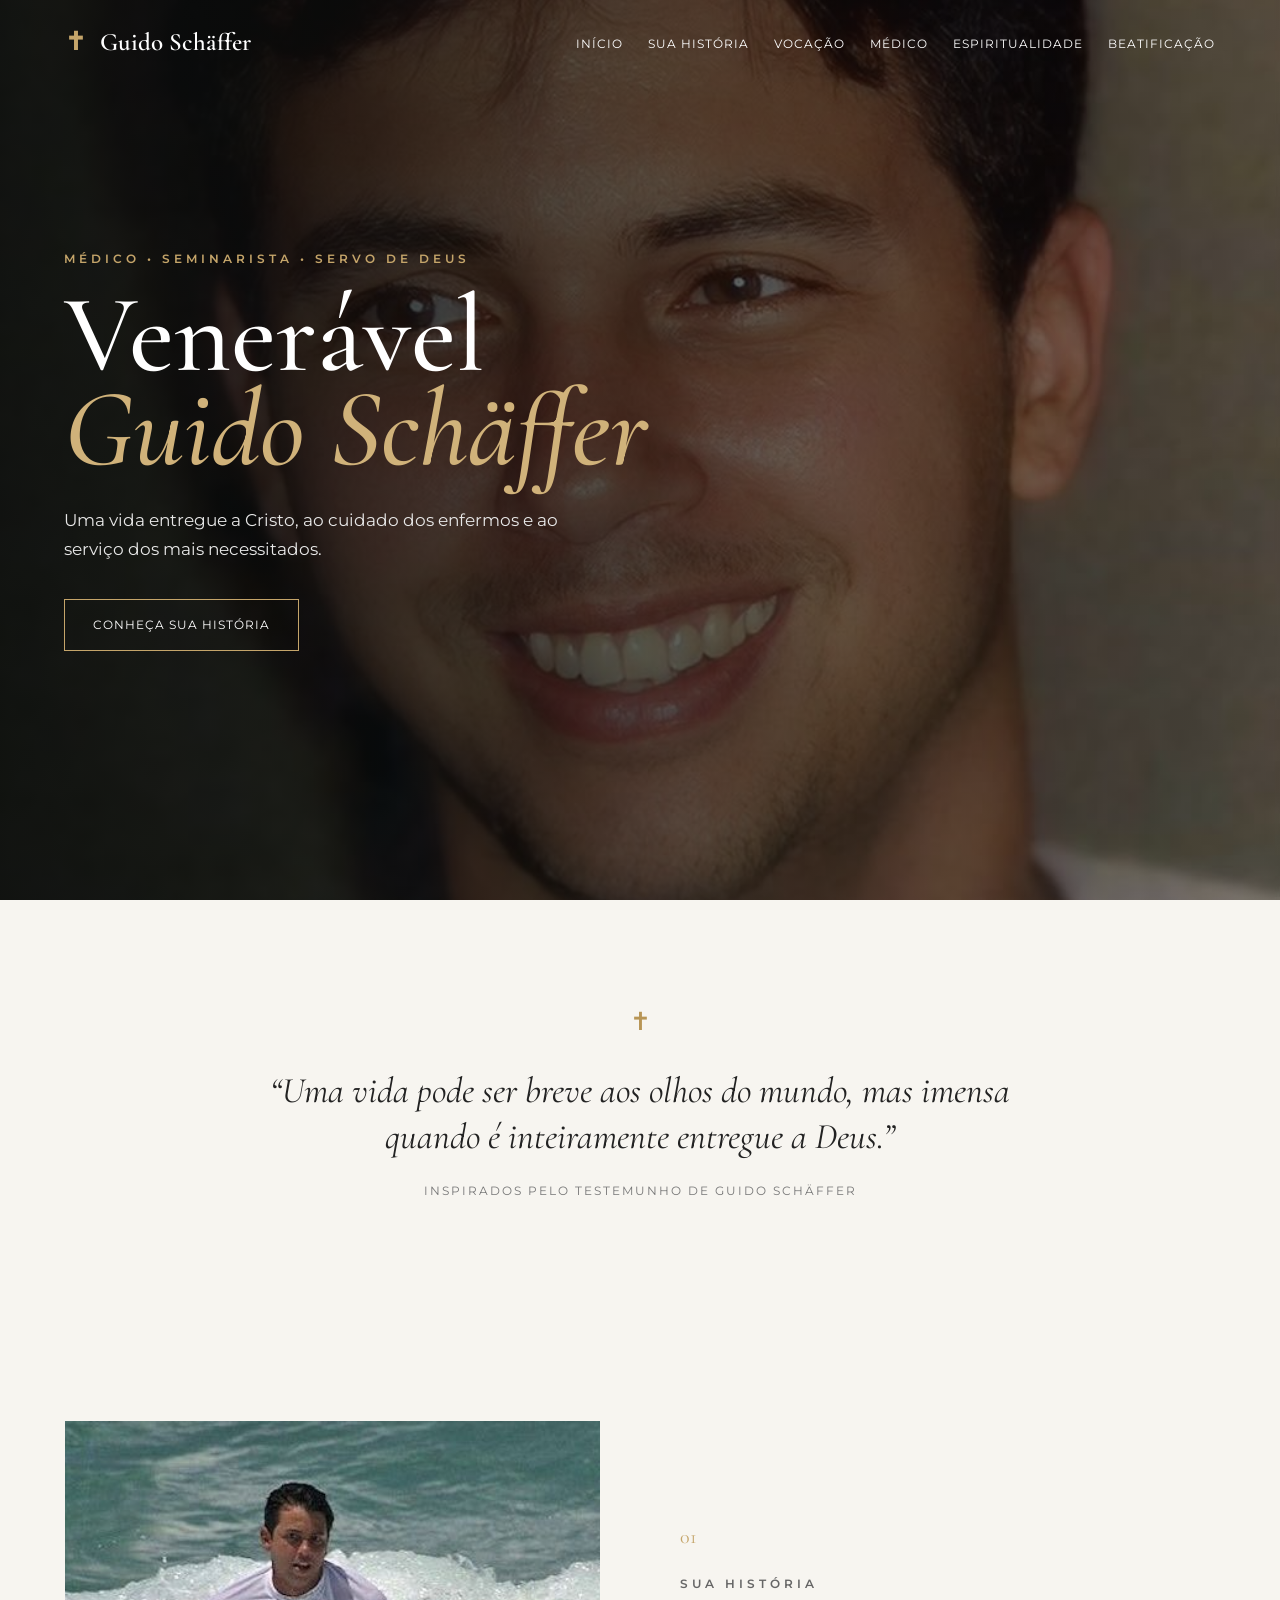
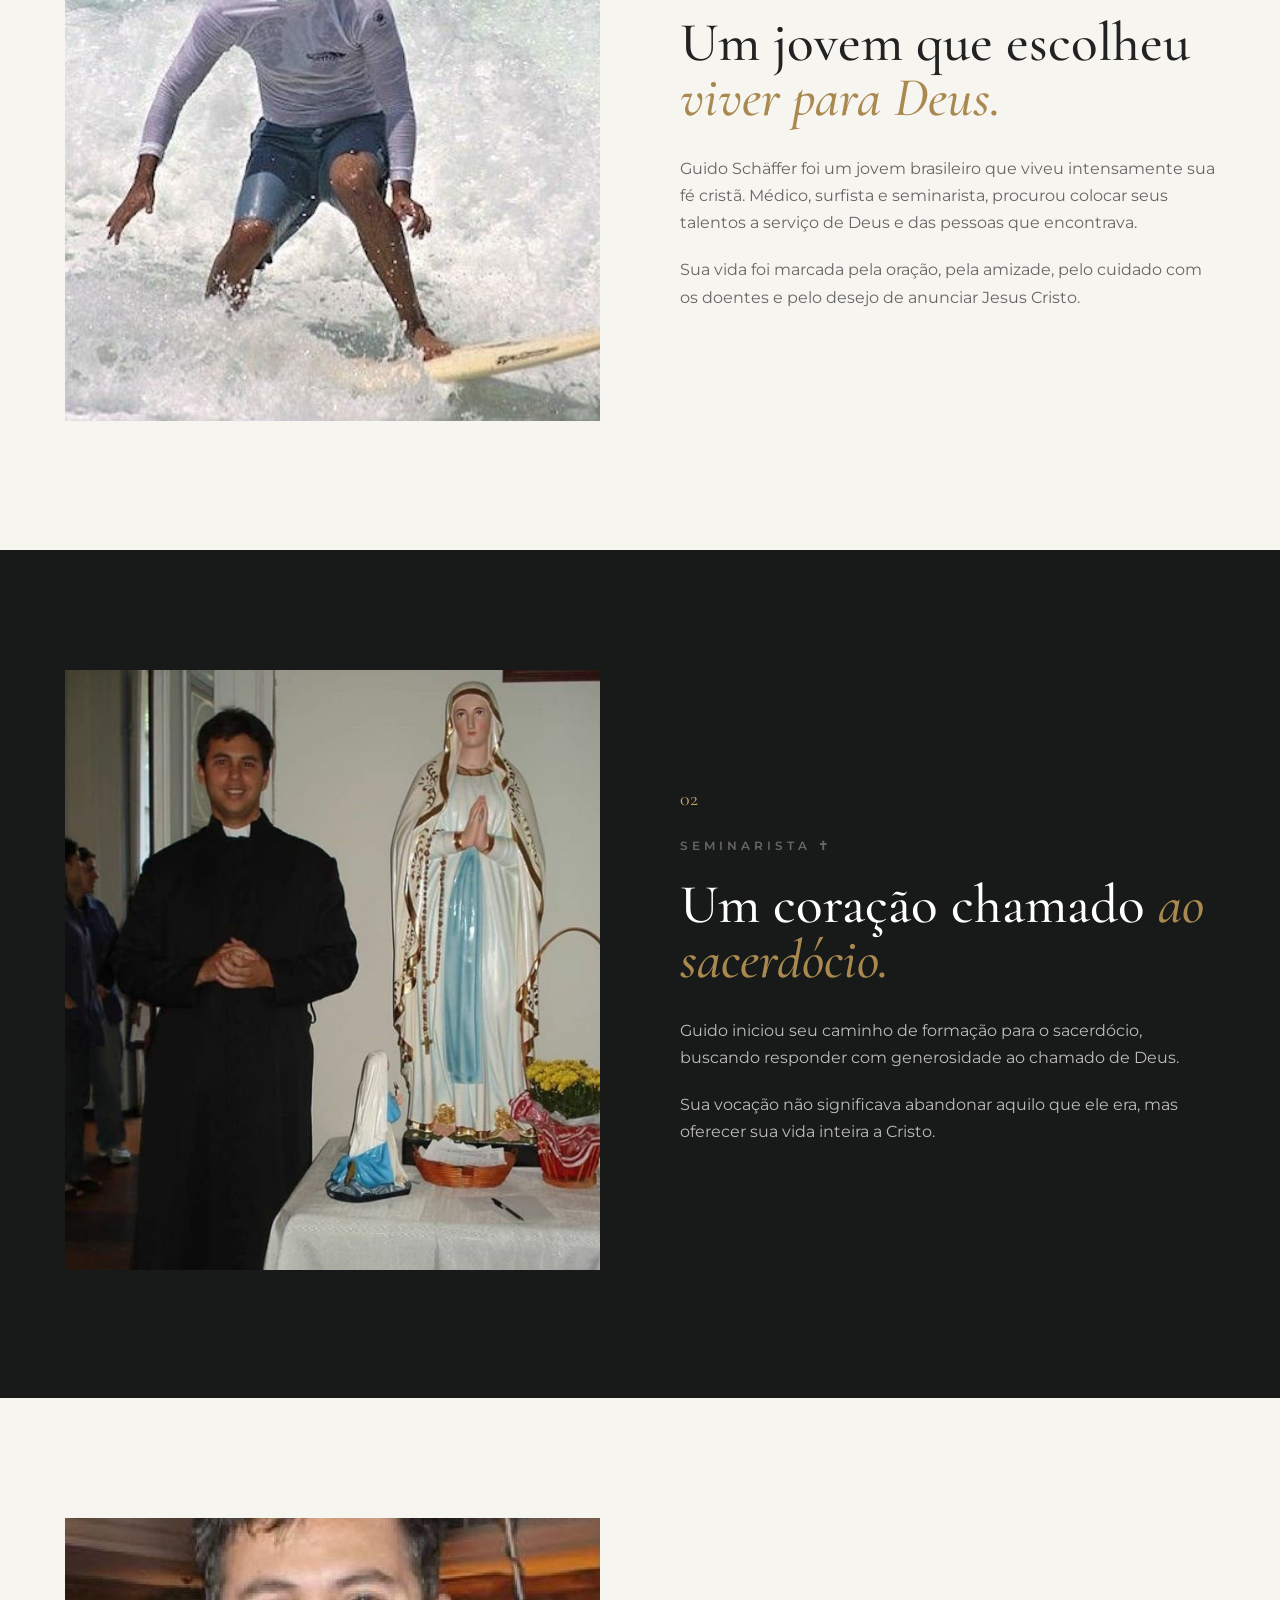
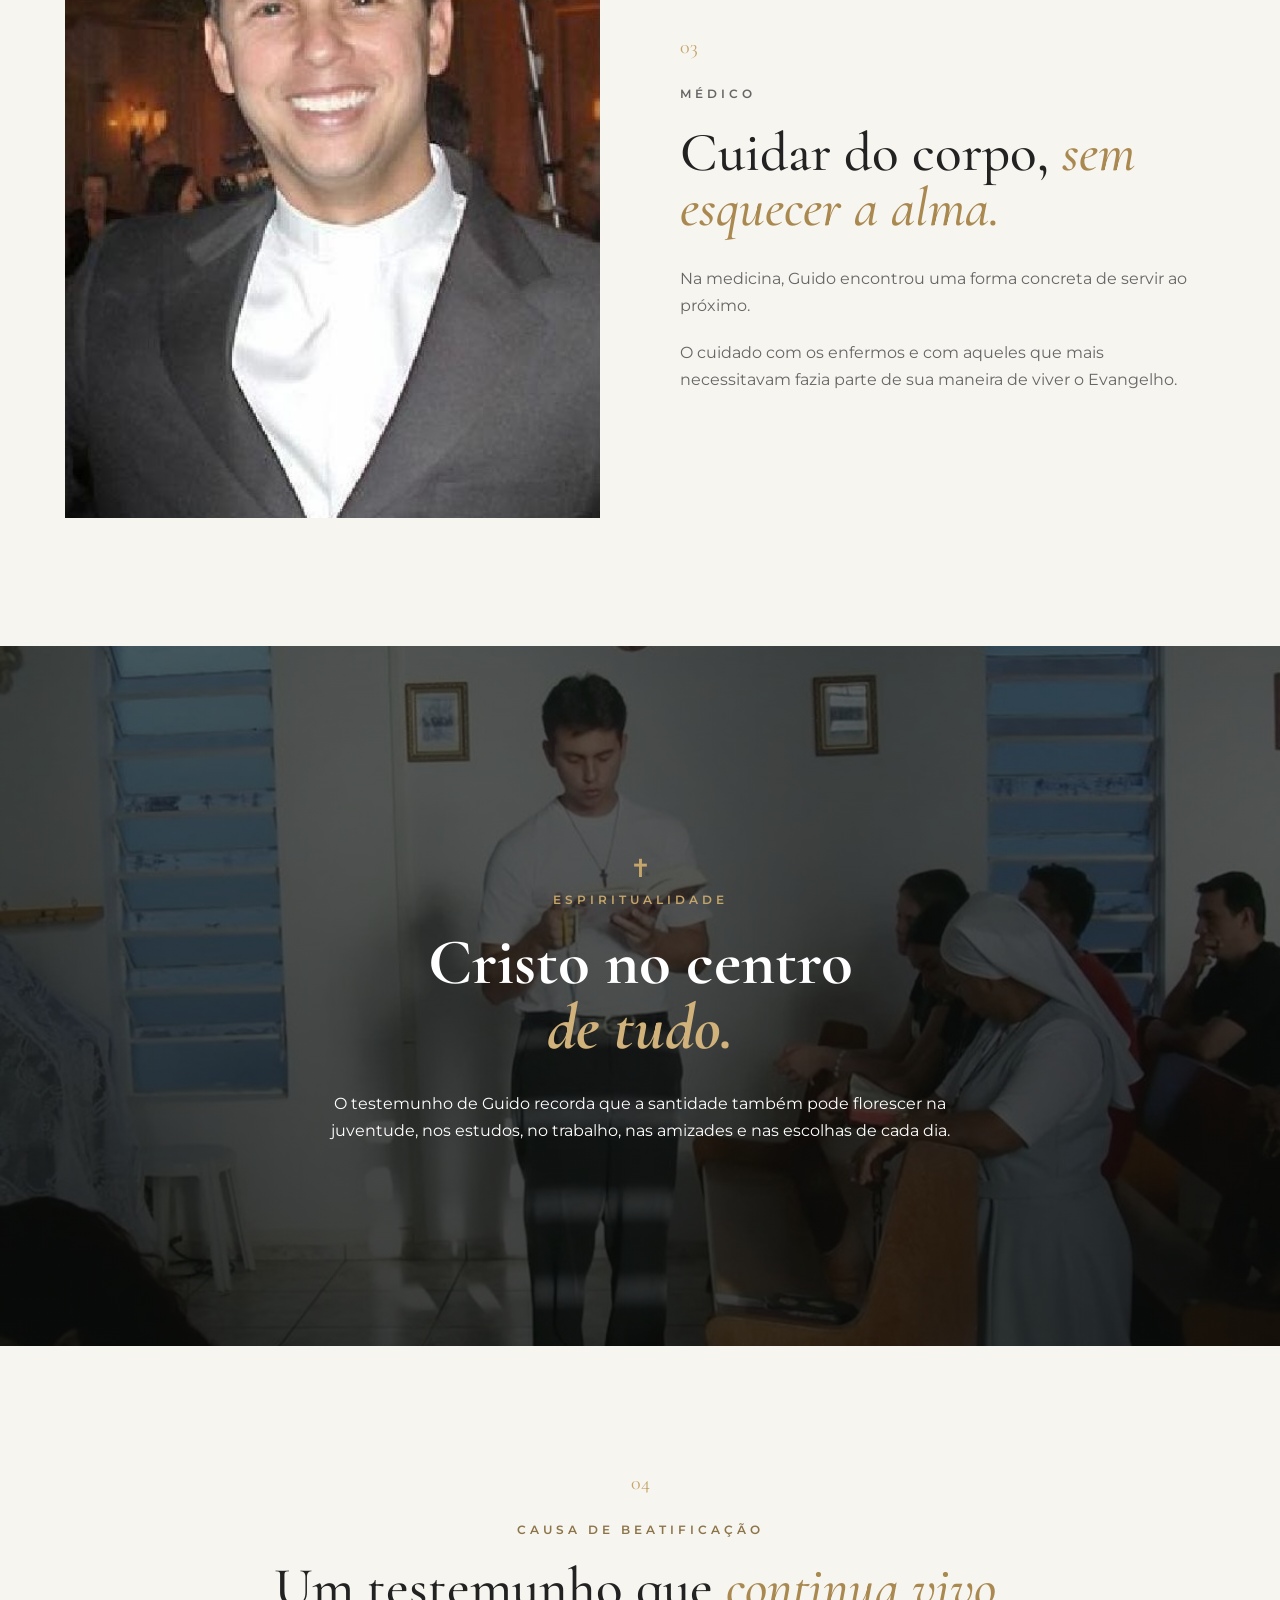
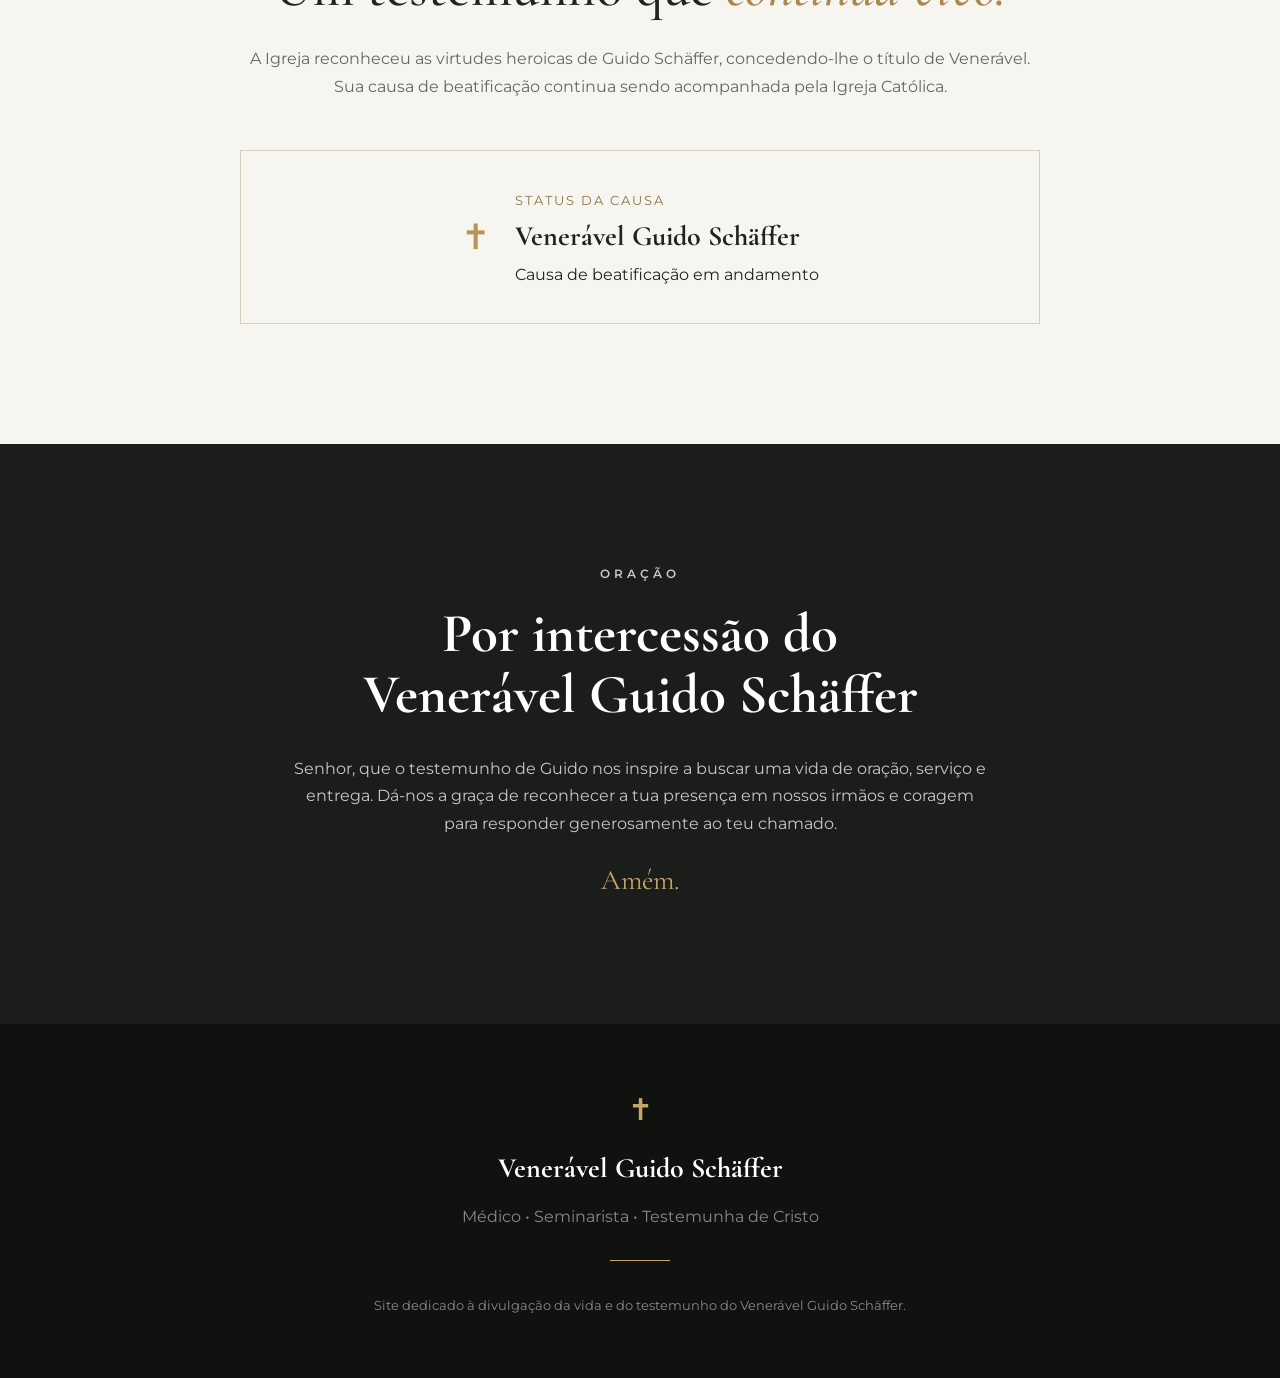
==== index.html @ 44991086 "Add files via upload" ====
<!DOCTYPE html>
<html lang="pt-BR">
<head>
    <meta charset="UTF-8">
    <meta name="viewport" content="width=device-width, initial-scale=1.0">

    <title>Venerável Guido Schäffer</title>

    <meta name="description"
          content="Conheça a vida, a vocação e o testemunho de fé do Venerável Guido Schäffer.">

    <link rel="stylesheet" href="style.css">
</head>

<body>

    <!-- MENU -->
    <header id="header">
        <nav class="navbar">

            <a href="#inicio" class="logo">
                <span class="cross">✝</span>
                Guido Schäffer
            </a>

            <button class="menu-btn" id="menuBtn" aria-label="Abrir menu">
                ☰
            </button>

            <ul class="nav-links" id="navLinks">
                <li><a href="#inicio">Início</a></li>
                <li><a href="#historia">Sua história</a></li>
                <li><a href="#vocacao">Vocação</a></li>
                <li><a href="#medico">Médico</a></li>
                <li><a href="#espiritualidade">Espiritualidade</a></li>
                <li><a href="#causa">Beatificação</a></li>
            </ul>

        </nav>
    </header>


    <!-- CAPA -->
    <main>

        <section class="hero" id="inicio">

            <div class="hero-overlay"></div>

            <div class="hero-content">

                <p class="hero-small">
                    MÉDICO • SEMINARISTA • SERVO DE DEUS
                </p>

                <h1>
                    Venerável<br>
                    <span>Guido Schäffer</span>
                </h1>

                <p class="hero-text">
                    Uma vida entregue a Cristo,
                    ao cuidado dos enfermos
                    e ao serviço dos mais necessitados.
                </p>

                <a href="#historia" class="button">
                    Conheça sua história
                </a>

            </div>

        </section>


        <!-- FRASE -->
        <section class="quote-section">

            <div class="quote-cross">✝</div>

            <blockquote>
                “Uma vida pode ser breve aos olhos do mundo,
                mas imensa quando é inteiramente entregue a Deus.”
            </blockquote>

            <p>Inspirados pelo testemunho de Guido Schäffer</p>

        </section>


        <!-- HISTÓRIA -->
        <section class="section" id="historia">

            <div class="container two-columns">

                <div class="image-box">
                    <img src="img/guido-historia.jpg"
                         alt="Guido Schäffer">
                </div>

                <div class="text-content">

                    <span class="section-number">01</span>

                    <p class="section-label">SUA HISTÓRIA</p>

                    <h2>
                        Um jovem que escolheu
                        <span>viver para Deus.</span>
                    </h2>

                    <p>
                        Guido Schäffer foi um jovem brasileiro que viveu
                        intensamente sua fé cristã. Médico, surfista e
                        seminarista, procurou colocar seus talentos a serviço
                        de Deus e das pessoas que encontrava.
                    </p>

                    <p>
                        Sua vida foi marcada pela oração, pela amizade,
                        pelo cuidado com os doentes e pelo desejo de anunciar
                        Jesus Cristo.
                    </p>

                </div>

            </div>

        </section>


        <!-- SEMINARISTA -->
        <section class="section dark-section" id="vocacao">

            <div class="container two-columns reverse">

                <div class="text-content">

                    <span class="section-number light">02</span>

                    <p class="section-label gold">SEMINARISTA ✝</p>

                    <h2 class="white">
                        Um coração chamado
                        <span>ao sacerdócio.</span>
                    </h2>

                    <p class="light-text">
                        Guido iniciou seu caminho de formação para o sacerdócio,
                        buscando responder com generosidade ao chamado de Deus.
                    </p>

                    <p class="light-text">
                        Sua vocação não significava abandonar aquilo que ele
                        era, mas oferecer sua vida inteira a Cristo.
                    </p>

                </div>

                <div class="image-box">
                    <img src="img/guido-seminarista.jpg"
                         alt="Guido Schäffer seminarista">
                </div>

            </div>

        </section>


        <!-- MÉDICO -->
        <section class="section" id="medico">

            <div class="container two-columns">

                <div class="image-box">
                    <img src="img/guido-medico.jpg"
                         alt="Guido Schäffer médico">
                </div>

                <div class="text-content">

                    <span class="section-number">03</span>

                    <p class="section-label">MÉDICO</p>

                    <h2>
                        Cuidar do corpo,
                        <span>sem esquecer a alma.</span>
                    </h2>

                    <p>
                        Na medicina, Guido encontrou uma forma concreta
                        de servir ao próximo.
                    </p>

                    <p>
                        O cuidado com os enfermos e com aqueles que mais
                        necessitavam fazia parte de sua maneira de viver
                        o Evangelho.
                    </p>

                </div>

            </div>

        </section>


        <!-- ESPIRITUALIDADE -->
        <section class="spiritual-section" id="espiritualidade">

            <div class="spiritual-overlay"></div>

            <div class="spiritual-content">

                <span class="small-cross">✝</span>

                <p class="section-label gold">
                    ESPIRITUALIDADE
                </p>

                <h2>
                    Cristo no centro<br>
                    <span>de tudo.</span>
                </h2>

                <p>
                    O testemunho de Guido recorda que a santidade
                    também pode florescer na juventude, nos estudos,
                    no trabalho, nas amizades e nas escolhas de cada dia.
                </p>

            </div>

        </section>


        <!-- BEATIFICAÇÃO -->
        <section class="section" id="causa">

            <div class="container centered">

                <span class="section-number">04</span>

                <p class="section-label">
                    CAUSA DE BEATIFICAÇÃO
                </p>

                <h2>
                    Um testemunho que
                    <span>continua vivo.</span>
                </h2>

                <p class="large-text">
                    A Igreja reconheceu as virtudes heroicas de Guido Schäffer,
                    concedendo-lhe o título de Venerável.
                    Sua causa de beatificação continua sendo acompanhada
                    pela Igreja Católica.
                </p>

                <div class="status-card">

                    <span class="status-cross">✝</span>

                    <div>
                        <small>STATUS DA CAUSA</small>
                        <h3>Venerável Guido Schäffer</h3>
                        <p>Causa de beatificação em andamento</p>
                    </div>

                </div>

            </div>

        </section>


        <!-- ORAÇÃO -->
        <section class="prayer">

            <div class="container prayer-container">

                <p class="section-label gold">
                    ORAÇÃO
                </p>

                <h2>
                    Por intercessão do<br>
                    Venerável Guido Schäffer
                </h2>

                <p>
                    Senhor, que o testemunho de Guido nos inspire
                    a buscar uma vida de oração, serviço e entrega.
                    Dá-nos a graça de reconhecer a tua presença
                    em nossos irmãos e coragem para responder
                    generosamente ao teu chamado.
                </p>

                <p class="amen">Amém.</p>

            </div>

        </section>

    </main>


    <!-- RODAPÉ -->
    <footer>

        <div class="footer-cross">✝</div>

        <h3>Venerável Guido Schäffer</h3>

        <p>
            Médico • Seminarista • Testemunha de Cristo
        </p>

        <div class="footer-line"></div>

        <small>
            Site dedicado à divulgação da vida e do testemunho
            do Venerável Guido Schäffer.
        </small>

    </footer>


    <script src="script.js"></script>

</body>
</html>
---- style.css ----
@import url('https://fonts.googleapis.com/css2?family=Cormorant+Garamond:wght@400;500;600;700&family=Montserrat:wght@300;400;500;600&display=swap');

* {
    margin: 0;
    padding: 0;
    box-sizing: border-box;
}

html {
    scroll-behavior: smooth;
}

body {
    font-family: 'Montserrat', sans-serif;
    color: #222;
    background: #f7f5f0;
    line-height: 1.7;
}

header {
    position: fixed;
    top: 0;
    width: 100%;
    z-index: 1000;
    transition: 0.3s;
}

header.scrolled {
    background: rgba(18, 20, 19, 0.96);
    box-shadow: 0 5px 25px rgba(0,0,0,.15);
}

.navbar {
    max-width: 1200px;
    margin: auto;
    height: 85px;
    display: flex;
    align-items: center;
    justify-content: space-between;
    padding: 0 25px;
}

.logo {
    color: white;
    text-decoration: none;
    font-family: 'Cormorant Garamond', serif;
    font-size: 25px;
    font-weight: 600;
}

.cross {
    color: #c5a56a;
    margin-right: 8px;
}

.nav-links {
    display: flex;
    list-style: none;
    gap: 25px;
}

.nav-links a {
    text-decoration: none;
    color: white;
    font-size: 12px;
    text-transform: uppercase;
    letter-spacing: 1px;
}

.nav-links a:hover {
    color: #c5a56a;
}

.menu-btn {
    display: none;
    border: none;
    background: none;
    color: white;
    font-size: 28px;
}


/* HERO */

.hero {
    height: 100vh;
    min-height: 700px;

    background:
        linear-gradient(
            90deg,
            rgba(10,13,12,.9),
            rgba(10,13,12,.45)
        ),
        url("img/guido-capa.jpg");

   background-size: cover;
background-position: 65% 30%;

    display: flex;
    align-items: center;
    position: relative;
}

.hero-content {
    width: 1200px;
    max-width: 90%;
    margin: auto;
    color: white;
}

.hero-small,
.section-label {
    font-size: 12px;
    letter-spacing: 4px;
    font-weight: 600;
    margin-bottom: 20px;
}

.hero-small {
    color: #c5a56a;
}

.hero h1 {
    font-family: 'Cormorant Garamond', serif;
    font-size: clamp(60px, 9vw, 110px);
    line-height: .85;
    font-weight: 500;
    margin-bottom: 30px;
}

.hero h1 span {
    color: #d0b27a;
    font-style: italic;
}

.hero-text {
    max-width: 520px;
    font-size: 17px;
    margin-bottom: 35px;
    color: #e7e7e7;
}

.button {
    display: inline-block;
    padding: 15px 28px;
    border: 1px solid #c5a56a;
    color: white;
    text-decoration: none;
    font-size: 12px;
    letter-spacing: 1px;
    text-transform: uppercase;
    transition: .3s;
}

.button:hover {
    background: #c5a56a;
    color: #111;
}


/* FRASE */

.quote-section {
    text-align: center;
    max-width: 850px;
    margin: auto;
    padding: 100px 25px;
}

.quote-cross {
    color: #b89555;
    font-size: 25px;
    margin-bottom: 25px;
}

blockquote {
    font-family: 'Cormorant Garamond', serif;
    font-size: 36px;
    line-height: 1.3;
    font-style: italic;
}

.quote-section p {
    margin-top: 20px;
    color: #777;
    font-size: 12px;
    text-transform: uppercase;
    letter-spacing: 2px;
}


/* SEÇÕES */

.section {
    padding: 120px 25px;
}

.container {
    max-width: 1150px;
    margin: auto;
}

.two-columns {
    display: grid;
    grid-template-columns: 1fr 1fr;
    gap: 80px;
    align-items: center;
}

.reverse {
    direction: rtl;
}

.reverse > * {
    direction: ltr;
}

.image-box img {
    width: 100%;
    height: 600px;
    object-fit: cover;
}

.section-number {
    display: block;
    color: #c5a56a;
    font-family: 'Cormorant Garamond', serif;
    font-size: 20px;
    margin-bottom: 20px;
}

.section-label {
    color: #8c7449;
}

.text-content h2,
.centered h2 {
    font-family: 'Cormorant Garamond', serif;
    font-size: 55px;
    line-height: 1;
    margin-bottom: 30px;
    font-weight: 500;
}

.text-content h2 span,
.centered h2 span {
    color: #aa8950;
    font-style: italic;
}

.text-content p {
    margin-bottom: 20px;
    color: #666;
}


/* ESCURO */

.dark-section {
    background: #171a18;
}

.white {
    color: white;
}

.light-text {
    color: #bcbcbc !important;
}

.gold {
    color: #c5a56a;
}


/* ESPIRITUALIDADE */

.spiritual-section {
    min-height: 700px;

    background:
        linear-gradient(
            rgba(10,12,11,.65),
            rgba(10,12,11,.8)
        ),
        url("img/guido-oracao.jpg");

    background-size: cover;
    background-position: center;

    display: flex;
    align-items: center;
    justify-content: center;
    text-align: center;
}

.spiritual-content {
    max-width: 700px;
    padding: 30px;
    color: white;
}

.spiritual-content h2 {
    font-family: 'Cormorant Garamond', serif;
    font-size: 65px;
    line-height: 1;
    margin-bottom: 30px;
}

.spiritual-content h2 span {
    color: #d0b27a;
    font-style: italic;
}

.small-cross {
    color: #c5a56a;
    font-size: 25px;
}


/* CAUSA */

.centered {
    max-width: 800px;
    text-align: center;
}

.large-text {
    color: #666;
    margin: 30px 0 50px;
}

.status-card {
    border: 1px solid #d8cfbd;
    padding: 35px;
    display: flex;
    align-items: center;
    justify-content: center;
    gap: 25px;
    text-align: left;
}

.status-cross {
    font-size: 35px;
    color: #b89555;
}

.status-card small {
    letter-spacing: 2px;
    color: #8c7449;
}

.status-card h3 {
    font-family: 'Cormorant Garamond', serif;
    font-size: 28px;
}


/* ORAÇÃO */

.prayer {
    background: #1b1d1b;
    color: white;
    padding: 120px 25px;
}

.prayer-container {
    max-width: 700px;
    text-align: center;
}

.prayer h2 {
    font-family: 'Cormorant Garamond', serif;
    font-size: 55px;
    line-height: 1.1;
    margin-bottom: 30px;
}

.prayer p {
    color: #c7c7c7;
}

.prayer .amen {
    color: #c5a56a;
    font-family: 'Cormorant Garamond', serif;
    font-size: 28px;
    margin-top: 20px;
}


/* FOOTER */

footer {
    background: #101210;
    text-align: center;
    color: white;
    padding: 60px 20px;
}

.footer-cross {
    color: #c5a56a;
    font-size: 30px;
}

footer h3 {
    font-family: 'Cormorant Garamond', serif;
    font-size: 28px;
    margin: 10px;
}

footer p,
footer small {
    color: #888;
}

.footer-line {
    width: 60px;
    height: 1px;
    background: #c5a56a;
    margin: 30px auto;
}


/* CELULAR */

@media (max-width: 800px) {

    .menu-btn {
        display: block;
        cursor: pointer;
    }

    .nav-links {
        display: none;
        position: absolute;
        top: 85px;
        left: 0;
        width: 100%;
        background: #171a18;
        flex-direction: column;
        padding: 30px;
        text-align: center;
    }

    .nav-links.active {
        display: flex;
    }

    .two-columns {
        grid-template-columns: 1fr;
        gap: 40px;
    }

    .reverse {
        direction: ltr;
    }

    .image-box img {
        height: 450px;
    }

    .text-content h2,
    .centered h2,
    .prayer h2 {
        font-size: 42px;
    }

    .hero h1 {
        font-size: 58px;
    }

    .spiritual-content h2 {
        font-size: 48px;
    }

}
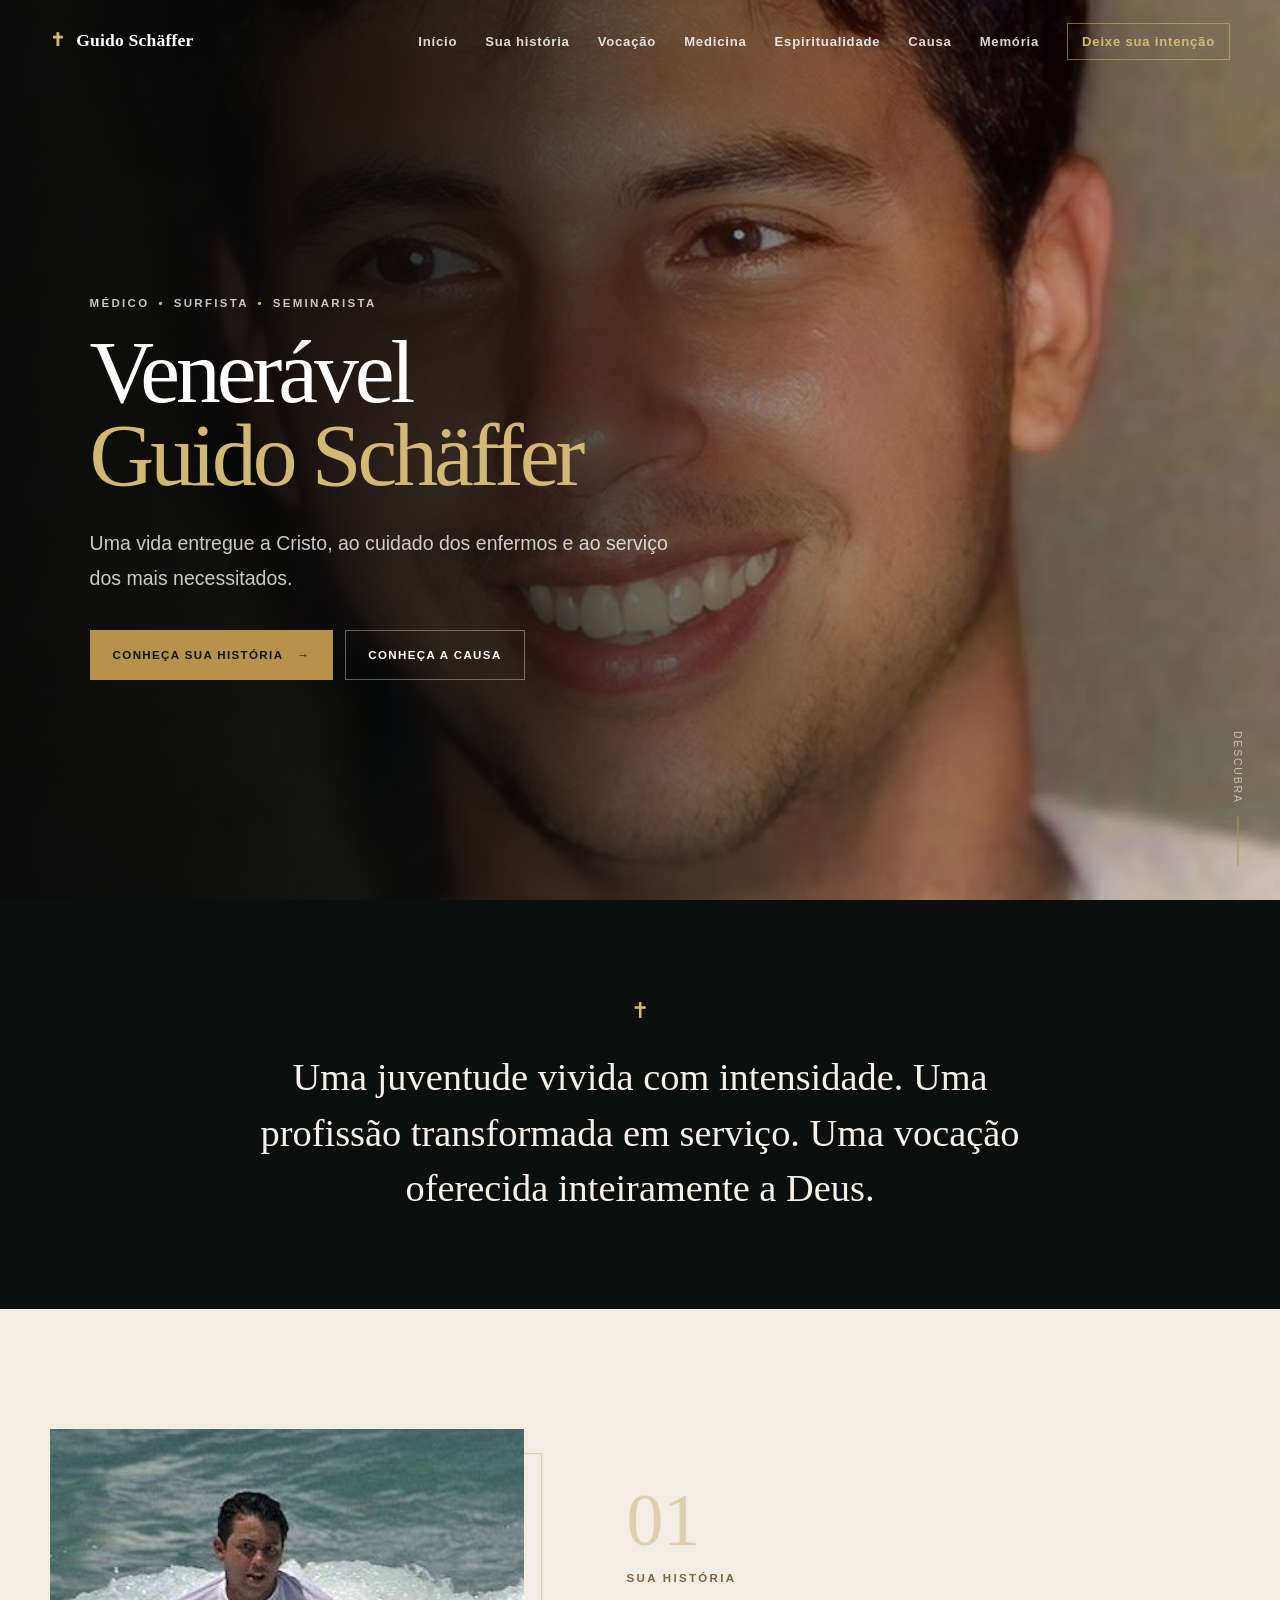
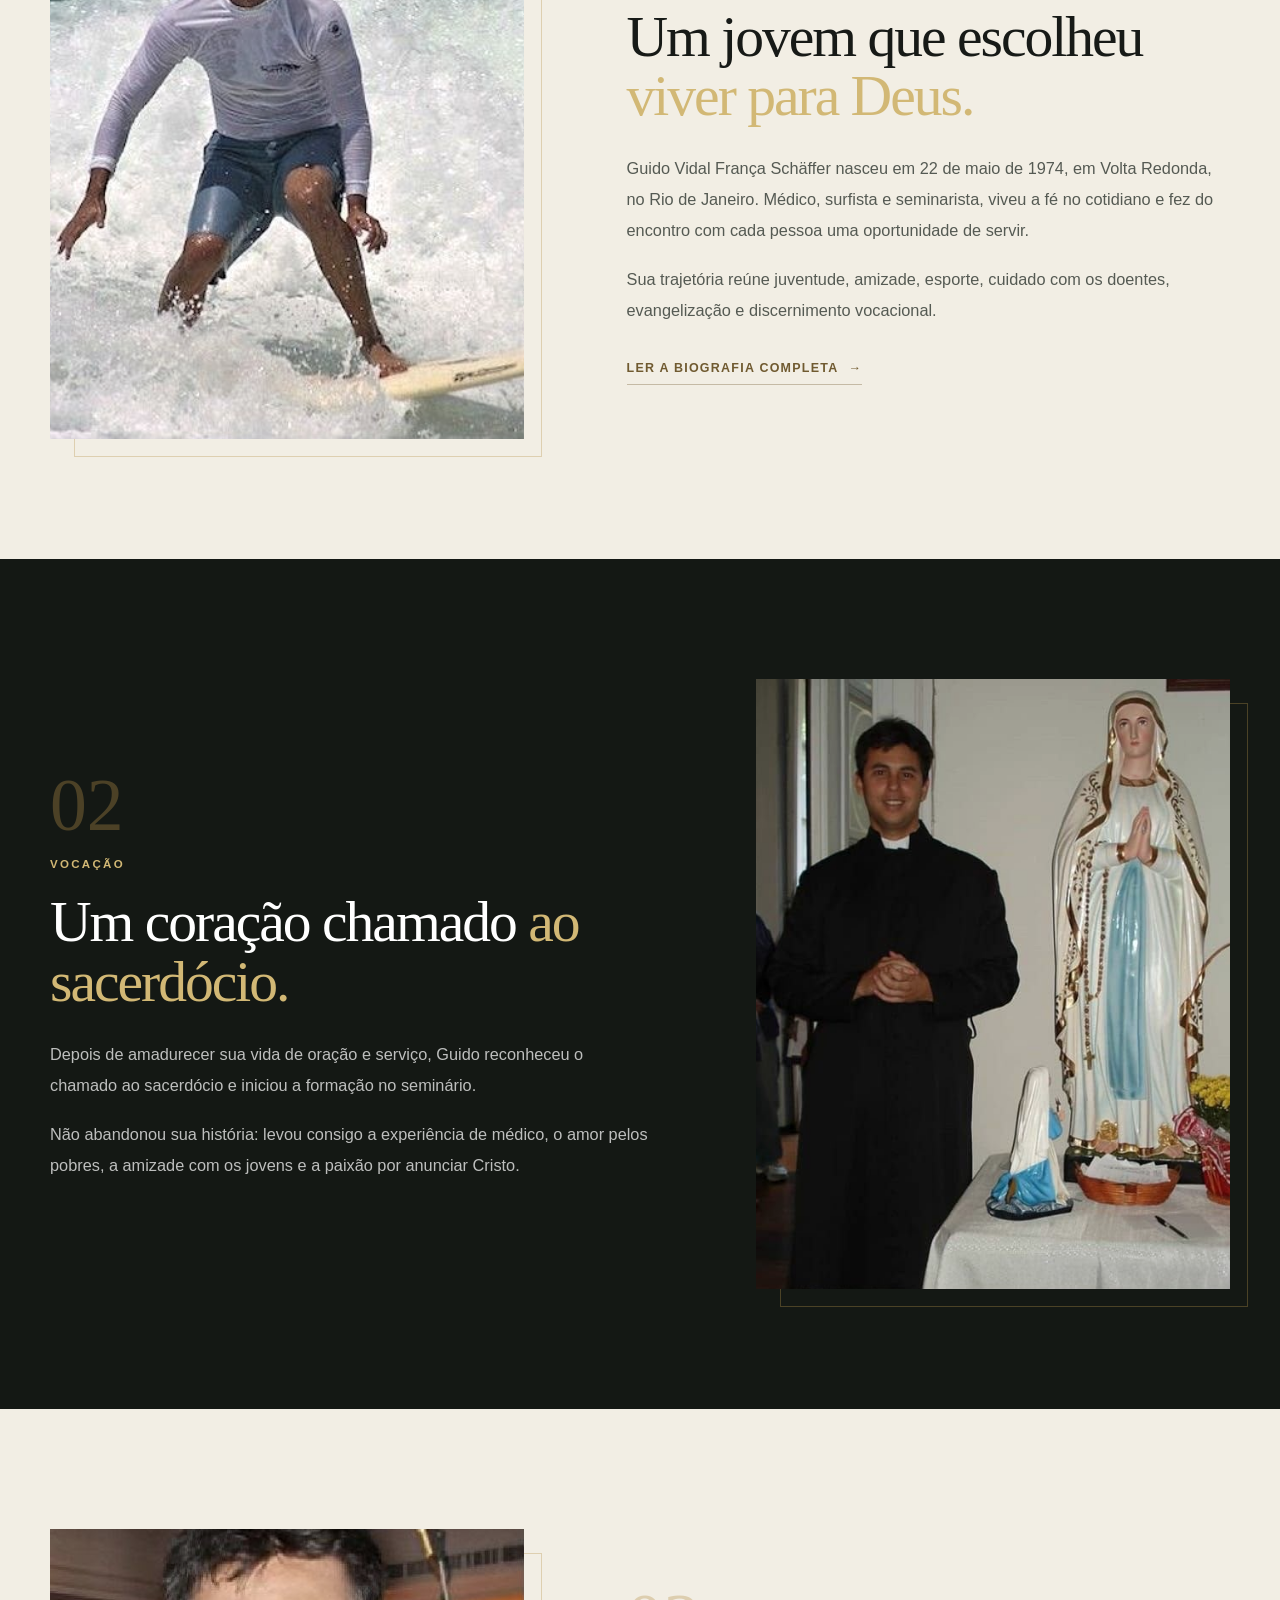
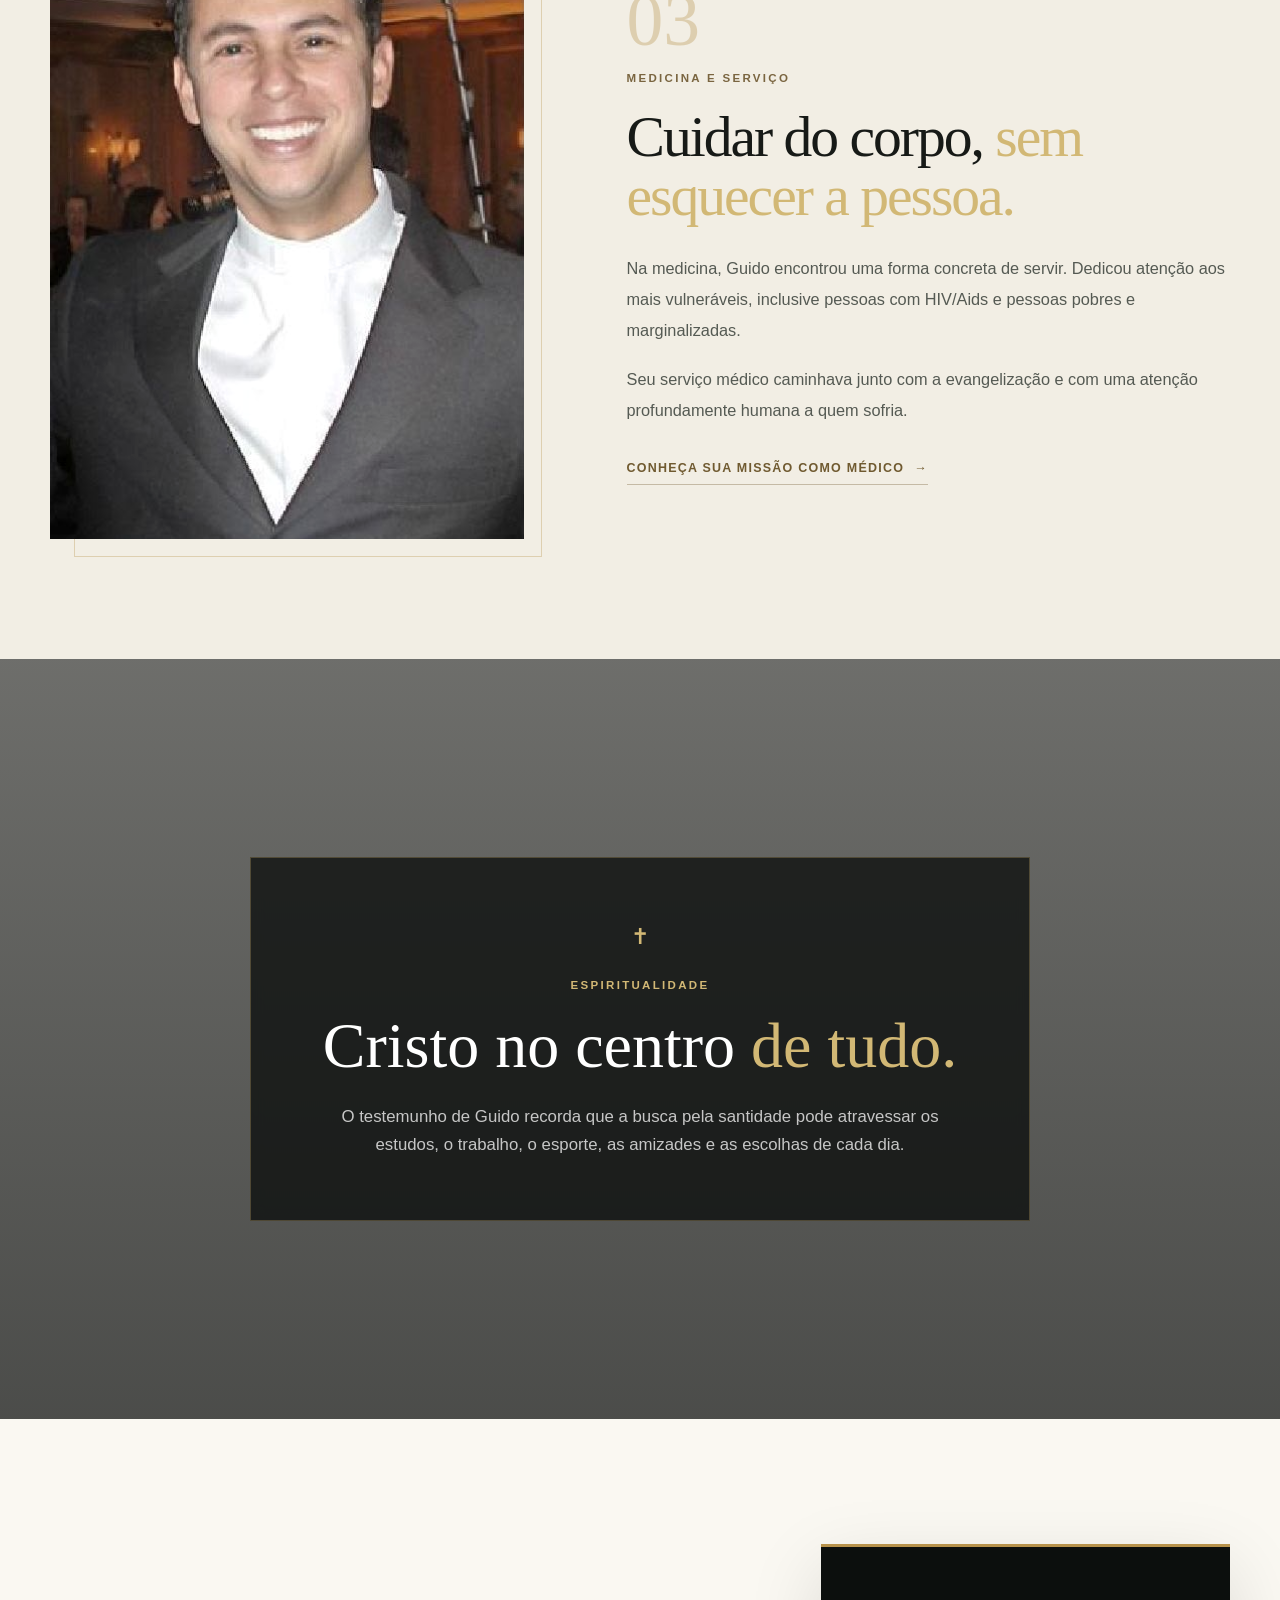
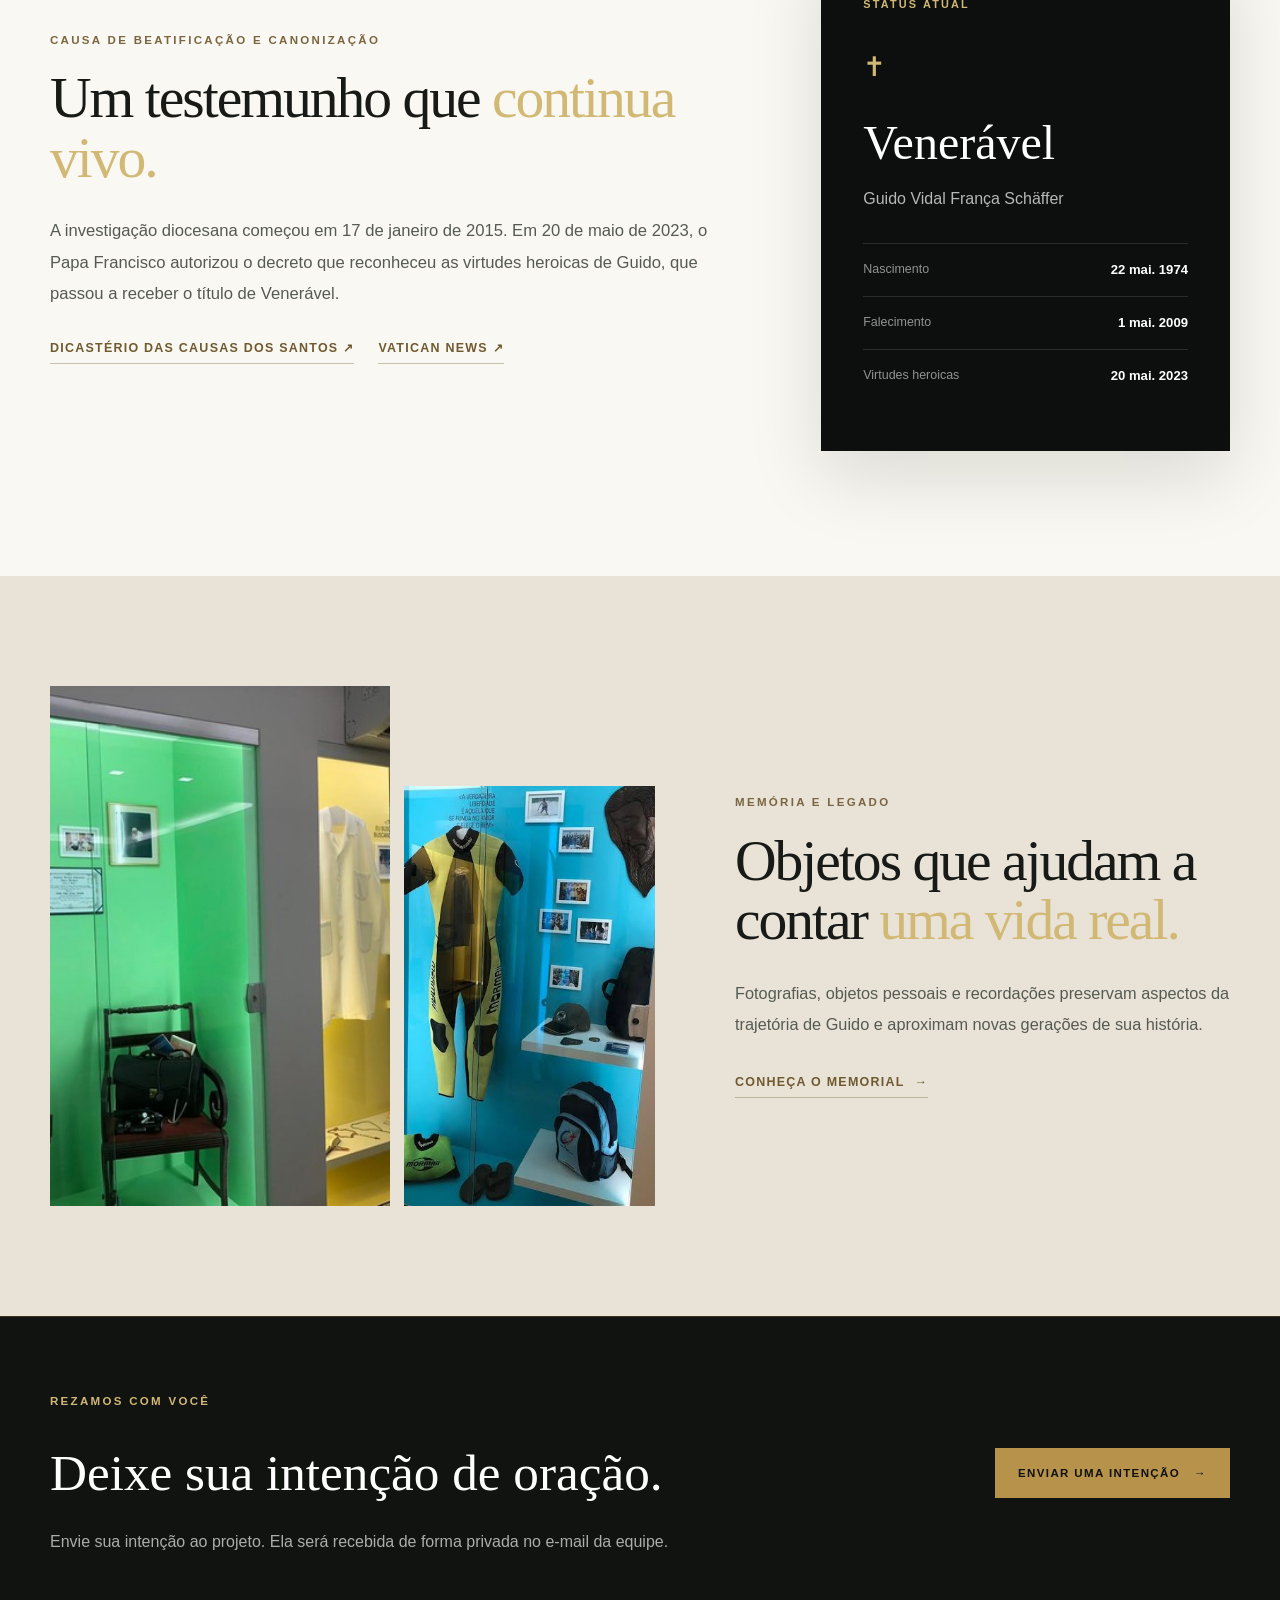
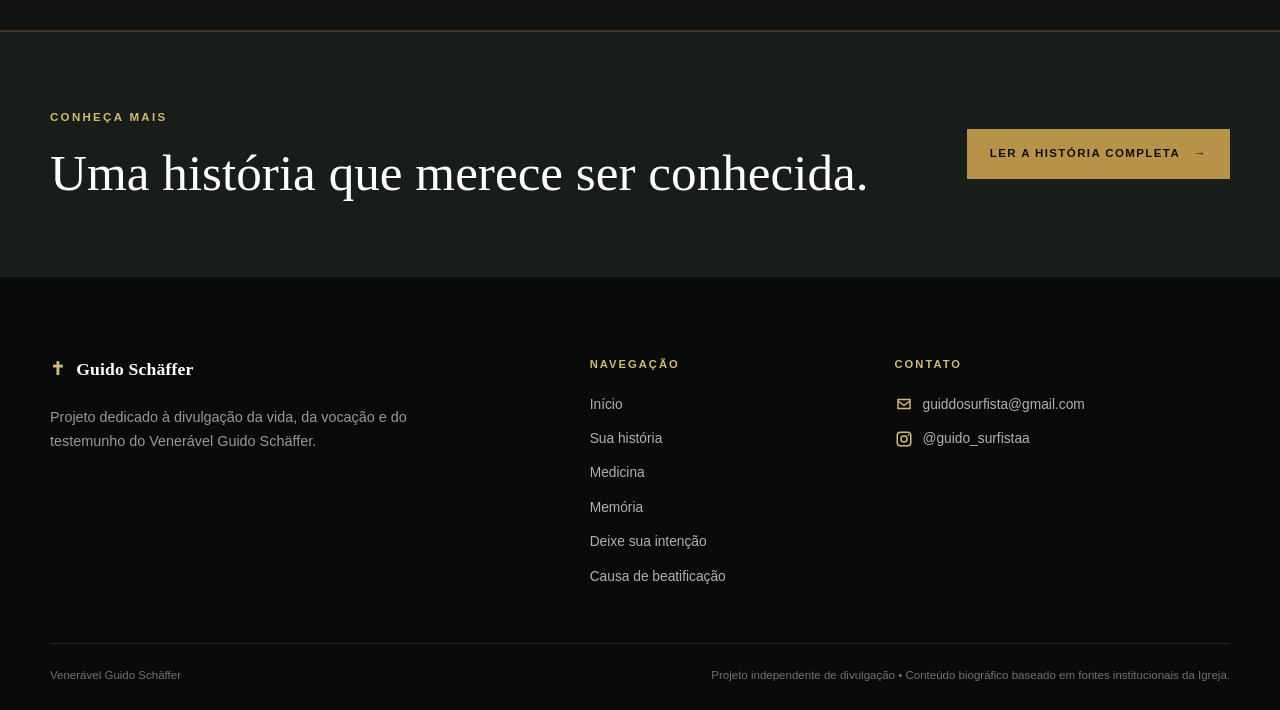
==== commit f514adf9: "Add files via upload" ====
--- a/index.html
+++ b/index.html
@@ -1,333 +1,199 @@
-<!DOCTYPE html>
-<html lang="pt-BR">
-<head>
-    <meta charset="UTF-8">
-    <meta name="viewport" content="width=device-width, initial-scale=1.0">
-
-    <title>Venerável Guido Schäffer</title>
-
-    <meta name="description"
-          content="Conheça a vida, a vocação e o testemunho de fé do Venerável Guido Schäffer.">
-
-    <link rel="stylesheet" href="style.css">
-</head>
-
-<body>
-
-    <!-- MENU -->
-    <header id="header">
-        <nav class="navbar">
-
-            <a href="#inicio" class="logo">
-                <span class="cross">✝</span>
-                Guido Schäffer
-            </a>
-
-            <button class="menu-btn" id="menuBtn" aria-label="Abrir menu">
-                ☰
-            </button>
-
-            <ul class="nav-links" id="navLinks">
-                <li><a href="#inicio">Início</a></li>
-                <li><a href="#historia">Sua história</a></li>
-                <li><a href="#vocacao">Vocação</a></li>
-                <li><a href="#medico">Médico</a></li>
-                <li><a href="#espiritualidade">Espiritualidade</a></li>
-                <li><a href="#causa">Beatificação</a></li>
-            </ul>
-
-        </nav>
-    </header>
-
-
-    <!-- CAPA -->
-    <main>
-
-        <section class="hero" id="inicio">
-
-            <div class="hero-overlay"></div>
-
-            <div class="hero-content">
-
-                <p class="hero-small">
-                    MÉDICO • SEMINARISTA • SERVO DE DEUS
-                </p>
-
-                <h1>
-                    Venerável<br>
-                    <span>Guido Schäffer</span>
-                </h1>
-
-                <p class="hero-text">
-                    Uma vida entregue a Cristo,
-                    ao cuidado dos enfermos
-                    e ao serviço dos mais necessitados.
-                </p>
-
-                <a href="#historia" class="button">
-                    Conheça sua história
-                </a>
-
-            </div>
-
-        </section>
-
-
-        <!-- FRASE -->
-        <section class="quote-section">
-
-            <div class="quote-cross">✝</div>
-
-            <blockquote>
-                “Uma vida pode ser breve aos olhos do mundo,
-                mas imensa quando é inteiramente entregue a Deus.”
-            </blockquote>
-
-            <p>Inspirados pelo testemunho de Guido Schäffer</p>
-
-        </section>
-
-
-        <!-- HISTÓRIA -->
-        <section class="section" id="historia">
-
-            <div class="container two-columns">
-
-                <div class="image-box">
-                    <img src="img/guido-historia.jpg"
-                         alt="Guido Schäffer">
-                </div>
-
-                <div class="text-content">
-
-                    <span class="section-number">01</span>
-
-                    <p class="section-label">SUA HISTÓRIA</p>
-
-                    <h2>
-                        Um jovem que escolheu
-                        <span>viver para Deus.</span>
-                    </h2>
-
-                    <p>
-                        Guido Schäffer foi um jovem brasileiro que viveu
-                        intensamente sua fé cristã. Médico, surfista e
-                        seminarista, procurou colocar seus talentos a serviço
-                        de Deus e das pessoas que encontrava.
-                    </p>
-
-                    <p>
-                        Sua vida foi marcada pela oração, pela amizade,
-                        pelo cuidado com os doentes e pelo desejo de anunciar
-                        Jesus Cristo.
-                    </p>
-
-                </div>
-
-            </div>
-
-        </section>
-
-
-        <!-- SEMINARISTA -->
-        <section class="section dark-section" id="vocacao">
-
-            <div class="container two-columns reverse">
-
-                <div class="text-content">
-
-                    <span class="section-number light">02</span>
-
-                    <p class="section-label gold">SEMINARISTA ✝</p>
-
-                    <h2 class="white">
-                        Um coração chamado
-                        <span>ao sacerdócio.</span>
-                    </h2>
-
-                    <p class="light-text">
-                        Guido iniciou seu caminho de formação para o sacerdócio,
-                        buscando responder com generosidade ao chamado de Deus.
-                    </p>
-
-                    <p class="light-text">
-                        Sua vocação não significava abandonar aquilo que ele
-                        era, mas oferecer sua vida inteira a Cristo.
-                    </p>
-
-                </div>
-
-                <div class="image-box">
-                    <img src="img/guido-seminarista.jpg"
-                         alt="Guido Schäffer seminarista">
-                </div>
-
-            </div>
-
-        </section>
-
-
-        <!-- MÉDICO -->
-        <section class="section" id="medico">
-
-            <div class="container two-columns">
-
-                <div class="image-box">
-                    <img src="img/guido-medico.jpg"
-                         alt="Guido Schäffer médico">
-                </div>
-
-                <div class="text-content">
-
-                    <span class="section-number">03</span>
-
-                    <p class="section-label">MÉDICO</p>
-
-                    <h2>
-                        Cuidar do corpo,
-                        <span>sem esquecer a alma.</span>
-                    </h2>
-
-                    <p>
-                        Na medicina, Guido encontrou uma forma concreta
-                        de servir ao próximo.
-                    </p>
-
-                    <p>
-                        O cuidado com os enfermos e com aqueles que mais
-                        necessitavam fazia parte de sua maneira de viver
-                        o Evangelho.
-                    </p>
-
-                </div>
-
-            </div>
-
-        </section>
-
-
-        <!-- ESPIRITUALIDADE -->
-        <section class="spiritual-section" id="espiritualidade">
-
-            <div class="spiritual-overlay"></div>
-
-            <div class="spiritual-content">
-
-                <span class="small-cross">✝</span>
-
-                <p class="section-label gold">
-                    ESPIRITUALIDADE
-                </p>
-
-                <h2>
-                    Cristo no centro<br>
-                    <span>de tudo.</span>
-                </h2>
-
-                <p>
-                    O testemunho de Guido recorda que a santidade
-                    também pode florescer na juventude, nos estudos,
-                    no trabalho, nas amizades e nas escolhas de cada dia.
-                </p>
-
-            </div>
-
-        </section>
-
-
-        <!-- BEATIFICAÇÃO -->
-        <section class="section" id="causa">
-
-            <div class="container centered">
-
-                <span class="section-number">04</span>
-
-                <p class="section-label">
-                    CAUSA DE BEATIFICAÇÃO
-                </p>
-
-                <h2>
-                    Um testemunho que
-                    <span>continua vivo.</span>
-                </h2>
-
-                <p class="large-text">
-                    A Igreja reconheceu as virtudes heroicas de Guido Schäffer,
-                    concedendo-lhe o título de Venerável.
-                    Sua causa de beatificação continua sendo acompanhada
-                    pela Igreja Católica.
-                </p>
-
-                <div class="status-card">
-
-                    <span class="status-cross">✝</span>
-
-                    <div>
-                        <small>STATUS DA CAUSA</small>
-                        <h3>Venerável Guido Schäffer</h3>
-                        <p>Causa de beatificação em andamento</p>
-                    </div>
-
-                </div>
-
-            </div>
-
-        </section>
-
-
-        <!-- ORAÇÃO -->
-        <section class="prayer">
-
-            <div class="container prayer-container">
-
-                <p class="section-label gold">
-                    ORAÇÃO
-                </p>
-
-                <h2>
-                    Por intercessão do<br>
-                    Venerável Guido Schäffer
-                </h2>
-
-                <p>
-                    Senhor, que o testemunho de Guido nos inspire
-                    a buscar uma vida de oração, serviço e entrega.
-                    Dá-nos a graça de reconhecer a tua presença
-                    em nossos irmãos e coragem para responder
-                    generosamente ao teu chamado.
-                </p>
-
-                <p class="amen">Amém.</p>
-
-            </div>
-
-        </section>
-
-    </main>
-
-
-    <!-- RODAPÉ -->
-    <footer>
-
-        <div class="footer-cross">✝</div>
-
-        <h3>Venerável Guido Schäffer</h3>
-
-        <p>
-            Médico • Seminarista • Testemunha de Cristo
-        </p>
-
-        <div class="footer-line"></div>
-
-        <small>
-            Site dedicado à divulgação da vida e do testemunho
-            do Venerável Guido Schäffer.
-        </small>
-
-    </footer>
-
-
-    <script src="script.js"></script>
-
-</body>
-</html>+<!DOCTYPE html>
+<html lang="pt-BR">
+<head>
+  <meta charset="UTF-8">
+  <meta name="viewport" content="width=device-width, initial-scale=1.0">
+  <meta name="theme-color" content="#0c0f0d">
+  <meta name="description" content="Conheça a vida, a vocação e o testemunho do Venerável Guido Schäffer — médico, surfista e seminarista brasileiro.">
+  <meta property="og:title" content="Venerável Guido Schäffer">
+  <meta property="og:description" content="Uma vida entregue a Cristo, ao cuidado dos enfermos e ao serviço dos mais necessitados.">
+  <meta property="og:type" content="website">
+  <meta property="og:image" content="img/guido-capa.jpg">
+  <meta name="twitter:card" content="summary_large_image">
+  <title>Venerável Guido Schäffer | Vida, vocação e testemunho</title>
+  <link rel="preload" as="image" href="img/guido-capa.jpg">
+  <link rel="stylesheet" href="style.css">
+  <script src="script.js" defer></script>
+</head>
+<body>
+  <a class="skip-link" href="#conteudo">Ir para o conteúdo</a>
+
+  <header class="site-header" id="header">
+    <nav class="navbar" aria-label="Navegação principal">
+      <a href="index.html" class="brand" aria-label="Venerável Guido Schäffer — página inicial">
+        <span class="brand-cross" aria-hidden="true">✝</span>
+        <span>Guido Schäffer</span>
+      </a>
+      <button class="menu-btn" id="menuBtn" type="button" aria-expanded="false" aria-controls="navLinks" aria-label="Abrir menu">
+        <span></span><span></span><span></span>
+      </button>
+      <ul class="nav-links" id="navLinks">
+        <li><a href="#inicio">Início</a></li>
+        <li><a href="#historia">Sua história</a></li>
+        <li><a href="#vocacao">Vocação</a></li>
+        <li><a href="#medicina">Medicina</a></li>
+        <li><a href="#espiritualidade">Espiritualidade</a></li>
+        <li><a href="#causa">Causa</a></li>
+        <li><a href="memoria.html">Memória</a></li>
+        <li><a class="nav-cta" href="intencao.html">Deixe sua intenção</a></li>
+      </ul>
+    </nav>
+  </header>
+
+  <main id="conteudo">
+    <section class="hero" id="inicio" aria-labelledby="hero-title">
+      <div class="hero-content reveal">
+        <p class="eyebrow light">MÉDICO <span>•</span> SURFISTA <span>•</span> SEMINARISTA</p>
+        <h1 id="hero-title">Venerável<br><span>Guido Schäffer</span></h1>
+        <p class="hero-lead">Uma vida entregue a Cristo, ao cuidado dos enfermos e ao serviço dos mais necessitados.</p>
+        <div class="hero-actions">
+          <a class="btn btn-primary" href="historia.html">Conheça sua história <span aria-hidden="true">→</span></a>
+          <a class="btn btn-ghost" href="#causa">Conheça a causa</a>
+        </div>
+      </div>
+      <a class="scroll-cue" href="#historia" aria-label="Continuar para a história"><span>Descubra</span><i aria-hidden="true"></i></a>
+    </section>
+
+    <section class="statement" aria-label="Apresentação">
+      <div class="narrow reveal">
+        <span class="ornament" aria-hidden="true">✝</span>
+        <p>Uma juventude vivida com intensidade. Uma profissão transformada em serviço. Uma vocação oferecida inteiramente a Deus.</p>
+      </div>
+    </section>
+
+    <section class="feature-section cream" id="historia">
+      <div class="split container">
+        <figure class="framed-image reveal">
+          <img src="img/guido-historia.jpg" alt="Guido Schäffer sorrindo" loading="lazy">
+        </figure>
+        <div class="feature-copy reveal">
+          <span class="section-index">01</span>
+          <p class="eyebrow">SUA HISTÓRIA</p>
+          <h2>Um jovem que escolheu <span>viver para Deus.</span></h2>
+          <p>Guido Vidal França Schäffer nasceu em 22 de maio de 1974, em Volta Redonda, no Rio de Janeiro. Médico, surfista e seminarista, viveu a fé no cotidiano e fez do encontro com cada pessoa uma oportunidade de servir.</p>
+          <p>Sua trajetória reúne juventude, amizade, esporte, cuidado com os doentes, evangelização e discernimento vocacional.</p>
+          <a class="text-link" href="historia.html">Ler a biografia completa <span aria-hidden="true">→</span></a>
+        </div>
+      </div>
+    </section>
+
+    <section class="feature-section dark" id="vocacao">
+      <div class="split container reverse">
+        <figure class="framed-image reveal">
+          <img src="img/guido-seminarista.jpg" alt="Guido Schäffer durante sua formação no seminário" loading="lazy">
+        </figure>
+        <div class="feature-copy reveal">
+          <span class="section-index">02</span>
+          <p class="eyebrow gold">VOCAÇÃO</p>
+          <h2>Um coração chamado <span>ao sacerdócio.</span></h2>
+          <p>Depois de amadurecer sua vida de oração e serviço, Guido reconheceu o chamado ao sacerdócio e iniciou a formação no seminário.</p>
+          <p>Não abandonou sua história: levou consigo a experiência de médico, o amor pelos pobres, a amizade com os jovens e a paixão por anunciar Cristo.</p>
+        </div>
+      </div>
+    </section>
+
+    <section class="feature-section cream" id="medicina">
+      <div class="split container">
+        <figure class="framed-image reveal">
+          <img src="img/guido-medico.jpg" alt="Guido Schäffer em sua trajetória na medicina" loading="lazy">
+        </figure>
+        <div class="feature-copy reveal">
+          <span class="section-index">03</span>
+          <p class="eyebrow">MEDICINA E SERVIÇO</p>
+          <h2>Cuidar do corpo, <span>sem esquecer a pessoa.</span></h2>
+          <p>Na medicina, Guido encontrou uma forma concreta de servir. Dedicou atenção aos mais vulneráveis, inclusive pessoas com HIV/Aids e pessoas pobres e marginalizadas.</p>
+          <p>Seu serviço médico caminhava junto com a evangelização e com uma atenção profundamente humana a quem sofria.</p>
+          <a class="text-link" href="medicina.html">Conheça sua missão como médico <span aria-hidden="true">→</span></a>
+        </div>
+      </div>
+    </section>
+
+    <section class="spirituality" id="espiritualidade">
+      <div class="spirituality-card reveal">
+        <span class="ornament" aria-hidden="true">✝</span>
+        <p class="eyebrow gold">ESPIRITUALIDADE</p>
+        <h2>Cristo no centro <span>de tudo.</span></h2>
+        <p>O testemunho de Guido recorda que a busca pela santidade pode atravessar os estudos, o trabalho, o esporte, as amizades e as escolhas de cada dia.</p>
+      </div>
+    </section>
+
+    <section class="cause-section" id="causa">
+      <div class="container cause-grid">
+        <div class="cause-copy reveal">
+          <p class="eyebrow">CAUSA DE BEATIFICAÇÃO E CANONIZAÇÃO</p>
+          <h2>Um testemunho que <span>continua vivo.</span></h2>
+          <p>A investigação diocesana começou em 17 de janeiro de 2015. Em 20 de maio de 2023, o Papa Francisco autorizou o decreto que reconheceu as virtudes heroicas de Guido, que passou a receber o título de Venerável.</p>
+          <div class="source-links" aria-label="Fontes institucionais">
+            <a href="https://www.causesanti.va/it/venerabili/guido-vidal-franca-schaffer.html" target="_blank" rel="noopener noreferrer">Dicastério das Causas dos Santos ↗</a>
+            <a href="https://www.vaticannews.va/pt/papa/news/2023-05/causa-dos-santos-veneravel-schaffer-beato-beotti-papa-francisco.html" target="_blank" rel="noopener noreferrer">Vatican News ↗</a>
+          </div>
+        </div>
+        <aside class="status-panel reveal" aria-label="Status da causa">
+          <span class="status-kicker">STATUS ATUAL</span>
+          <span class="status-cross" aria-hidden="true">✝</span>
+          <h3>Venerável</h3>
+          <p>Guido Vidal França Schäffer</p>
+          <dl>
+            <div><dt>Nascimento</dt><dd>22 mai. 1974</dd></div>
+            <div><dt>Falecimento</dt><dd>1 mai. 2009</dd></div>
+            <div><dt>Virtudes heroicas</dt><dd>20 mai. 2023</dd></div>
+          </dl>
+        </aside>
+      </div>
+    </section>
+
+
+    <section class="memory-preview">
+      <div class="container memory-preview-grid">
+        <div class="memory-collage reveal">
+          <img src="img/guido-memorial01.jpeg" alt="Objetos preservados no memorial dedicado a Guido Schäffer" loading="lazy">
+          <img src="img/guido-memorial02.jpeg" alt="Acervo do memorial de Guido Schäffer" loading="lazy">
+        </div>
+        <div class="feature-copy reveal">
+          <p class="eyebrow">MEMÓRIA E LEGADO</p>
+          <h2>Objetos que ajudam a contar <span>uma vida real.</span></h2>
+          <p>Fotografias, objetos pessoais e recordações preservam aspectos da trajetória de Guido e aproximam novas gerações de sua história.</p>
+          <a class="text-link" href="memoria.html">Conheça o memorial <span aria-hidden="true">→</span></a>
+        </div>
+      </div>
+    </section>
+
+    <section class="prayer-invite">
+      <div class="container prayer-invite-inner reveal">
+        <div><p class="eyebrow gold">REZAMOS COM VOCÊ</p><h2>Deixe sua intenção de oração.</h2><p>Envie sua intenção ao projeto. Ela será recebida de forma privada no e-mail da equipe.</p></div>
+        <a class="btn btn-primary" href="intencao.html">Enviar uma intenção <span aria-hidden="true">→</span></a>
+      </div>
+    </section>
+
+    <section class="cta-band">
+      <div class="container cta-inner reveal">
+        <div><p class="eyebrow gold">CONHEÇA MAIS</p><h2>Uma história que merece ser conhecida.</h2></div>
+        <a class="btn btn-primary" href="historia.html">Ler a história completa <span aria-hidden="true">→</span></a>
+      </div>
+    </section>
+  </main>
+
+  <footer class="site-footer">
+    <div class="container footer-grid">
+      <div class="footer-brand">
+        <a href="index.html" class="brand"><span class="brand-cross" aria-hidden="true">✝</span><span>Guido Schäffer</span></a>
+        <p>Projeto dedicado à divulgação da vida, da vocação e do testemunho do Venerável Guido Schäffer.</p>
+      </div>
+      <div class="footer-nav">
+        <h2>Navegação</h2>
+        <a href="index.html">Início</a><a href="historia.html">Sua história</a><a href="medicina.html">Medicina</a><a href="memoria.html">Memória</a><a href="intencao.html">Deixe sua intenção</a><a href="#causa">Causa de beatificação</a>
+      </div>
+      <div class="footer-contact">
+        <h2>Contato</h2>
+        <a href="mailto:guiddosurfista@gmail.com" class="icon-link" aria-label="Enviar e-mail para guiddosurfista@gmail.com">
+          <svg viewBox="0 0 24 24" aria-hidden="true"><path d="M3 5h18v14H3V5Zm2 2v.5l7 5 7-5V7H5Zm14 10V9.9l-7 5-7-5V17h14Z"/></svg><span>guiddosurfista@gmail.com</span>
+        </a>
+        <a href="https://www.instagram.com/guido_surfistaa/" target="_blank" rel="noopener noreferrer" class="icon-link" aria-label="Instagram @guido_surfistaa">
+          <svg viewBox="0 0 24 24" aria-hidden="true"><path d="M7 2h10a5 5 0 0 1 5 5v10a5 5 0 0 1-5 5H7a5 5 0 0 1-5-5V7a5 5 0 0 1 5-5Zm0 2a3 3 0 0 0-3 3v10a3 3 0 0 0 3 3h10a3 3 0 0 0 3-3V7a3 3 0 0 0-3-3H7Zm11 1.5a1.25 1.25 0 1 1 0 2.5 1.25 1.25 0 0 1 0-2.5ZM12 7a5 5 0 1 1 0 10 5 5 0 0 1 0-10Zm0 2a3 3 0 1 0 0 6 3 3 0 0 0 0-6Z"/></svg><span>@guido_surfistaa</span>
+        </a>
+      </div>
+    </div>
+    <div class="container footer-bottom"><p>Venerável Guido Schäffer</p><p>Projeto independente de divulgação • Conteúdo biográfico baseado em fontes institucionais da Igreja.</p></div>
+  </footer>
+</body>
+</html>
--- a/style.css
+++ b/style.css
@@ -1,477 +1,10 @@
-@import url('https://fonts.googleapis.com/css2?family=Cormorant+Garamond:wght@400;500;600;700&family=Montserrat:wght@300;400;500;600&display=swap');
-
-* {
-    margin: 0;
-    padding: 0;
-    box-sizing: border-box;
-}
-
-html {
-    scroll-behavior: smooth;
-}
-
-body {
-    font-family: 'Montserrat', sans-serif;
-    color: #222;
-    background: #f7f5f0;
-    line-height: 1.7;
-}
-
-header {
-    position: fixed;
-    top: 0;
-    width: 100%;
-    z-index: 1000;
-    transition: 0.3s;
-}
-
-header.scrolled {
-    background: rgba(18, 20, 19, 0.96);
-    box-shadow: 0 5px 25px rgba(0,0,0,.15);
-}
-
-.navbar {
-    max-width: 1200px;
-    margin: auto;
-    height: 85px;
-    display: flex;
-    align-items: center;
-    justify-content: space-between;
-    padding: 0 25px;
-}
-
-.logo {
-    color: white;
-    text-decoration: none;
-    font-family: 'Cormorant Garamond', serif;
-    font-size: 25px;
-    font-weight: 600;
-}
-
-.cross {
-    color: #c5a56a;
-    margin-right: 8px;
-}
-
-.nav-links {
-    display: flex;
-    list-style: none;
-    gap: 25px;
-}
-
-.nav-links a {
-    text-decoration: none;
-    color: white;
-    font-size: 12px;
-    text-transform: uppercase;
-    letter-spacing: 1px;
-}
-
-.nav-links a:hover {
-    color: #c5a56a;
-}
-
-.menu-btn {
-    display: none;
-    border: none;
-    background: none;
-    color: white;
-    font-size: 28px;
-}
-
-
-/* HERO */
-
-.hero {
-    height: 100vh;
-    min-height: 700px;
-
-    background:
-        linear-gradient(
-            90deg,
-            rgba(10,13,12,.9),
-            rgba(10,13,12,.45)
-        ),
-        url("img/guido-capa.jpg");
-
-   background-size: cover;
-background-position: 65% 30%;
-
-    display: flex;
-    align-items: center;
-    position: relative;
-}
-
-.hero-content {
-    width: 1200px;
-    max-width: 90%;
-    margin: auto;
-    color: white;
-}
-
-.hero-small,
-.section-label {
-    font-size: 12px;
-    letter-spacing: 4px;
-    font-weight: 600;
-    margin-bottom: 20px;
-}
-
-.hero-small {
-    color: #c5a56a;
-}
-
-.hero h1 {
-    font-family: 'Cormorant Garamond', serif;
-    font-size: clamp(60px, 9vw, 110px);
-    line-height: .85;
-    font-weight: 500;
-    margin-bottom: 30px;
-}
-
-.hero h1 span {
-    color: #d0b27a;
-    font-style: italic;
-}
-
-.hero-text {
-    max-width: 520px;
-    font-size: 17px;
-    margin-bottom: 35px;
-    color: #e7e7e7;
-}
-
-.button {
-    display: inline-block;
-    padding: 15px 28px;
-    border: 1px solid #c5a56a;
-    color: white;
-    text-decoration: none;
-    font-size: 12px;
-    letter-spacing: 1px;
-    text-transform: uppercase;
-    transition: .3s;
-}
-
-.button:hover {
-    background: #c5a56a;
-    color: #111;
-}
-
-
-/* FRASE */
-
-.quote-section {
-    text-align: center;
-    max-width: 850px;
-    margin: auto;
-    padding: 100px 25px;
-}
-
-.quote-cross {
-    color: #b89555;
-    font-size: 25px;
-    margin-bottom: 25px;
-}
-
-blockquote {
-    font-family: 'Cormorant Garamond', serif;
-    font-size: 36px;
-    line-height: 1.3;
-    font-style: italic;
-}
-
-.quote-section p {
-    margin-top: 20px;
-    color: #777;
-    font-size: 12px;
-    text-transform: uppercase;
-    letter-spacing: 2px;
-}
-
-
-/* SEÇÕES */
-
-.section {
-    padding: 120px 25px;
-}
-
-.container {
-    max-width: 1150px;
-    margin: auto;
-}
-
-.two-columns {
-    display: grid;
-    grid-template-columns: 1fr 1fr;
-    gap: 80px;
-    align-items: center;
-}
-
-.reverse {
-    direction: rtl;
-}
-
-.reverse > * {
-    direction: ltr;
-}
-
-.image-box img {
-    width: 100%;
-    height: 600px;
-    object-fit: cover;
-}
-
-.section-number {
-    display: block;
-    color: #c5a56a;
-    font-family: 'Cormorant Garamond', serif;
-    font-size: 20px;
-    margin-bottom: 20px;
-}
-
-.section-label {
-    color: #8c7449;
-}
-
-.text-content h2,
-.centered h2 {
-    font-family: 'Cormorant Garamond', serif;
-    font-size: 55px;
-    line-height: 1;
-    margin-bottom: 30px;
-    font-weight: 500;
-}
-
-.text-content h2 span,
-.centered h2 span {
-    color: #aa8950;
-    font-style: italic;
-}
-
-.text-content p {
-    margin-bottom: 20px;
-    color: #666;
-}
-
-
-/* ESCURO */
-
-.dark-section {
-    background: #171a18;
-}
-
-.white {
-    color: white;
-}
-
-.light-text {
-    color: #bcbcbc !important;
-}
-
-.gold {
-    color: #c5a56a;
-}
-
-
-/* ESPIRITUALIDADE */
-
-.spiritual-section {
-    min-height: 700px;
-
-    background:
-        linear-gradient(
-            rgba(10,12,11,.65),
-            rgba(10,12,11,.8)
-        ),
-        url("img/guido-oracao.jpg");
-
-    background-size: cover;
-    background-position: center;
-
-    display: flex;
-    align-items: center;
-    justify-content: center;
-    text-align: center;
-}
-
-.spiritual-content {
-    max-width: 700px;
-    padding: 30px;
-    color: white;
-}
-
-.spiritual-content h2 {
-    font-family: 'Cormorant Garamond', serif;
-    font-size: 65px;
-    line-height: 1;
-    margin-bottom: 30px;
-}
-
-.spiritual-content h2 span {
-    color: #d0b27a;
-    font-style: italic;
-}
-
-.small-cross {
-    color: #c5a56a;
-    font-size: 25px;
-}
-
-
-/* CAUSA */
-
-.centered {
-    max-width: 800px;
-    text-align: center;
-}
-
-.large-text {
-    color: #666;
-    margin: 30px 0 50px;
-}
-
-.status-card {
-    border: 1px solid #d8cfbd;
-    padding: 35px;
-    display: flex;
-    align-items: center;
-    justify-content: center;
-    gap: 25px;
-    text-align: left;
-}
-
-.status-cross {
-    font-size: 35px;
-    color: #b89555;
-}
-
-.status-card small {
-    letter-spacing: 2px;
-    color: #8c7449;
-}
-
-.status-card h3 {
-    font-family: 'Cormorant Garamond', serif;
-    font-size: 28px;
-}
-
-
-/* ORAÇÃO */
-
-.prayer {
-    background: #1b1d1b;
-    color: white;
-    padding: 120px 25px;
-}
-
-.prayer-container {
-    max-width: 700px;
-    text-align: center;
-}
-
-.prayer h2 {
-    font-family: 'Cormorant Garamond', serif;
-    font-size: 55px;
-    line-height: 1.1;
-    margin-bottom: 30px;
-}
-
-.prayer p {
-    color: #c7c7c7;
-}
-
-.prayer .amen {
-    color: #c5a56a;
-    font-family: 'Cormorant Garamond', serif;
-    font-size: 28px;
-    margin-top: 20px;
-}
-
-
-/* FOOTER */
-
-footer {
-    background: #101210;
-    text-align: center;
-    color: white;
-    padding: 60px 20px;
-}
-
-.footer-cross {
-    color: #c5a56a;
-    font-size: 30px;
-}
-
-footer h3 {
-    font-family: 'Cormorant Garamond', serif;
-    font-size: 28px;
-    margin: 10px;
-}
-
-footer p,
-footer small {
-    color: #888;
-}
-
-.footer-line {
-    width: 60px;
-    height: 1px;
-    background: #c5a56a;
-    margin: 30px auto;
-}
-
-
-/* CELULAR */
-
-@media (max-width: 800px) {
-
-    .menu-btn {
-        display: block;
-        cursor: pointer;
-    }
-
-    .nav-links {
-        display: none;
-        position: absolute;
-        top: 85px;
-        left: 0;
-        width: 100%;
-        background: #171a18;
-        flex-direction: column;
-        padding: 30px;
-        text-align: center;
-    }
-
-    .nav-links.active {
-        display: flex;
-    }
-
-    .two-columns {
-        grid-template-columns: 1fr;
-        gap: 40px;
-    }
-
-    .reverse {
-        direction: ltr;
-    }
-
-    .image-box img {
-        height: 450px;
-    }
-
-    .text-content h2,
-    .centered h2,
-    .prayer h2 {
-        font-size: 42px;
-    }
-
-    .hero h1 {
-        font-size: 58px;
-    }
-
-    .spiritual-content h2 {
-        font-size: 48px;
-    }
-
-}+:root{--ink:#0c0f0d;--ink-2:#141814;--cream:#f2eee4;--paper:#faf8f2;--gold:#b7924b;--gold-light:#d2b875;--text:#343833;--muted:#6d716b;--line:rgba(183,146,75,.34);--max:1180px;--header:82px;--serif:Georgia,'Times New Roman',serif;--sans:Inter,ui-sans-serif,-apple-system,BlinkMacSystemFont,'Segoe UI',sans-serif}
+*{box-sizing:border-box}html{scroll-behavior:smooth;scroll-padding-top:var(--header)}body{margin:0;background:var(--paper);color:var(--text);font-family:var(--sans);line-height:1.7;-webkit-font-smoothing:antialiased}img{max-width:100%;display:block}a{color:inherit}button,a{-webkit-tap-highlight-color:transparent}::selection{background:var(--gold);color:#fff}.container{width:min(calc(100% - 48px),var(--max));margin-inline:auto}.narrow{width:min(calc(100% - 48px),820px);margin-inline:auto}.skip-link{position:fixed;z-index:9999;top:12px;left:12px;transform:translateY(-150%);background:#fff;color:#111;padding:10px 14px;border-radius:4px}.skip-link:focus{transform:none}.site-header{position:fixed;inset:0 0 auto;z-index:1000;height:var(--header);transition:background .3s,border-color .3s,box-shadow .3s;border-bottom:1px solid transparent}.site-header.scrolled,.site-header.menu-open{background:rgba(12,15,13,.96);border-color:rgba(255,255,255,.09);box-shadow:0 10px 35px rgba(0,0,0,.12);backdrop-filter:blur(12px)}.navbar{width:min(calc(100% - 48px),var(--max));height:100%;margin:auto;display:flex;align-items:center;justify-content:space-between;gap:28px}.brand{display:inline-flex;align-items:center;gap:11px;text-decoration:none;color:#fff;font-family:var(--serif);font-weight:700;font-size:1.1rem;letter-spacing:.01em}.brand-cross{color:var(--gold-light);font-family:var(--sans)}.nav-links{list-style:none;display:flex;align-items:center;gap:28px;margin:0;padding:0}.nav-links a{position:relative;color:rgba(255,255,255,.84);text-decoration:none;font-size:.82rem;font-weight:650;letter-spacing:.06em}.nav-links a::after{content:"";position:absolute;left:0;right:100%;bottom:-9px;height:1px;background:var(--gold);transition:right .25s}.nav-links a:hover::after,.nav-links a:focus-visible::after{right:0}.nav-links a:hover{color:#fff}.menu-btn{display:none;border:0;background:transparent;width:42px;height:42px;padding:10px;cursor:pointer}.menu-btn span{display:block;height:1.5px;background:#fff;margin:6px 0;transition:.25s}.hero{min-height:100svh;position:relative;display:flex;align-items:center;background:linear-gradient(90deg,rgba(7,9,8,.96) 0%,rgba(7,9,8,.79) 38%,rgba(7,9,8,.22) 72%,rgba(7,9,8,.08) 100%),url('img/guido-capa.jpg') center 34%/cover no-repeat;padding:calc(var(--header) + 72px) max(7vw,24px) 80px;color:#fff}.hero-content{width:min(720px,100%)}.eyebrow{margin:0 0 18px;color:#7a6540;font-size:.72rem;font-weight:800;letter-spacing:.2em;text-transform:uppercase}.eyebrow.light{color:rgba(255,255,255,.76)}.eyebrow.gold{color:var(--gold-light)}.eyebrow span{color:var(--gold-light);padding:0 .3em}.hero h1,.bio-hero h1{font-family:var(--serif);font-weight:500;font-size:clamp(3.6rem,7vw,6.7rem);line-height:.92;letter-spacing:-.045em;margin:0 0 30px}.hero h1 span,.bio-hero h1 span,h2 span{color:var(--gold-light)}.hero-lead{max-width:590px;color:rgba(255,255,255,.78);font-size:clamp(1.02rem,1.8vw,1.22rem);line-height:1.8;margin:0 0 34px}.hero-actions{display:flex;flex-wrap:wrap;gap:12px}.btn{min-height:50px;display:inline-flex;align-items:center;justify-content:center;gap:14px;padding:0 22px;text-decoration:none;text-transform:uppercase;font-size:.72rem;font-weight:800;letter-spacing:.12em;border:1px solid transparent;transition:.25s}.btn-primary{background:var(--gold);color:#10120f}.btn-primary:hover{background:var(--gold-light);transform:translateY(-2px)}.btn-ghost{border-color:rgba(255,255,255,.35);color:#fff}.btn-ghost:hover{border-color:var(--gold-light);color:var(--gold-light)}.scroll-cue{position:absolute;right:max(4vw,24px);bottom:34px;color:rgba(255,255,255,.58);font-size:.65rem;text-transform:uppercase;letter-spacing:.18em;text-decoration:none;display:flex;align-items:center;gap:12px;transform:rotate(90deg);transform-origin:right bottom}.scroll-cue i{display:block;width:50px;height:1px;background:var(--gold)}.statement{background:var(--ink);color:#fff;padding:92px 0;text-align:center}.ornament{display:inline-block;color:var(--gold-light);font-size:1.4rem;margin-bottom:20px}.statement p{font-family:var(--serif);font-size:clamp(1.65rem,3vw,2.55rem);line-height:1.45;margin:0;color:#f5f1e8}.feature-section,.bio-chapter{padding:120px 0}.cream{background:var(--cream)}.dark{background:var(--ink-2);color:#fff}.split{display:grid;grid-template-columns:minmax(0,.88fr) minmax(0,1.12fr);gap:clamp(54px,8vw,105px);align-items:center}.split.reverse{grid-template-columns:minmax(0,1.12fr) minmax(0,.88fr)}.split.reverse .framed-image{order:2}.split.reverse .feature-copy,.split.reverse .chapter-copy{order:1}.framed-image{margin:0;position:relative}.framed-image::before{content:"";position:absolute;inset:24px -18px -18px 24px;border:1px solid var(--line)}.framed-image img{position:relative;z-index:1;width:100%;height:610px;object-fit:cover;filter:saturate(.9) contrast(1.02)}.feature-copy,.chapter-copy{max-width:650px}.section-index{display:block;color:var(--gold);font-family:var(--serif);font-size:4.6rem;line-height:1;opacity:.34;margin-bottom:12px}.feature-copy h2,.chapter-copy h2,.cause-copy h2,.timeline-intro h2,.bio-close h2{font-family:var(--serif);font-weight:500;font-size:clamp(2.6rem,4.5vw,4.5rem);line-height:1.03;letter-spacing:-.035em;margin:0 0 28px;color:#171a17}.dark h2{color:#fff}.feature-copy p:not(.eyebrow),.chapter-copy p:not(.eyebrow){font-size:1.02rem;line-height:1.9;color:#555a53;margin:0 0 18px}.dark .feature-copy p:not(.eyebrow),.dark .chapter-copy p:not(.eyebrow){color:rgba(255,255,255,.72)}.text-link,.source-links a{display:inline-flex;gap:10px;color:#705a30;text-decoration:none;font-weight:750;font-size:.78rem;text-transform:uppercase;letter-spacing:.1em;border-bottom:1px solid rgba(112,90,48,.35);padding-bottom:4px}.text-link{margin-top:14px}.dark .text-link{color:var(--gold-light)}.spirituality{min-height:760px;display:grid;place-items:center;padding:100px 24px;background:linear-gradient(rgba(8,10,9,.58),rgba(8,10,9,.72)),url('img/guido-oracao.jpg') center 32%/cover fixed no-repeat;color:#fff}.spirituality-card{width:min(780px,100%);padding:60px clamp(28px,6vw,70px);text-align:center;background:rgba(12,15,13,.78);border:1px solid rgba(210,184,117,.28);backdrop-filter:blur(6px)}.spirituality h2{font-family:var(--serif);font-size:clamp(2.8rem,5vw,5rem);font-weight:500;line-height:1;margin:0 0 25px}.spirituality p:last-child{max-width:620px;margin:0 auto;color:rgba(255,255,255,.75);font-size:1.05rem}.cause-section{background:var(--paper);padding:125px 0}.cause-grid{display:grid;grid-template-columns:1.25fr .75fr;gap:90px;align-items:center}.cause-copy p:not(.eyebrow){max-width:680px;color:#555a53;font-size:1.04rem;line-height:1.9}.source-links{display:flex;flex-wrap:wrap;gap:16px 24px;margin-top:28px}.status-panel{background:var(--ink);color:#fff;padding:48px 42px;border-top:3px solid var(--gold);box-shadow:0 25px 70px rgba(13,16,14,.13)}.status-kicker{display:block;color:var(--gold-light);font-size:.68rem;font-weight:800;letter-spacing:.2em}.status-cross{display:block;color:var(--gold-light);font-size:1.7rem;margin:30px 0 12px}.status-panel h3{font-family:var(--serif);font-size:3rem;font-weight:500;margin:0}.status-panel>p{color:rgba(255,255,255,.7);margin:2px 0 30px}.status-panel dl{margin:0}.status-panel dl div{display:flex;justify-content:space-between;gap:20px;border-top:1px solid rgba(255,255,255,.12);padding:15px 0}.status-panel dt{color:rgba(255,255,255,.55);font-size:.78rem}.status-panel dd{margin:0;font-weight:700;font-size:.82rem}.cta-band{background:#191d19;color:#fff;padding:76px 0;border-top:1px solid rgba(183,146,75,.25)}.cta-inner{display:flex;align-items:center;justify-content:space-between;gap:40px}.cta-inner h2{font-family:var(--serif);font-size:clamp(2rem,4vw,3.4rem);font-weight:500;line-height:1.05;margin:0}.site-footer{background:#090b0a;color:#fff;padding:78px 0 24px;border-top:1px solid rgba(255,255,255,.08)}.footer-grid{display:grid;grid-template-columns:1.4fr .7fr 1fr;gap:70px;padding-bottom:55px}.footer-brand p{max-width:420px;color:rgba(255,255,255,.58);font-size:.9rem;margin-top:20px}.footer-nav,.footer-contact{display:flex;flex-direction:column;align-items:flex-start;gap:11px}.footer-nav h2,.footer-contact h2{font-size:.7rem;text-transform:uppercase;letter-spacing:.18em;color:var(--gold-light);margin:0 0 8px}.footer-nav a,.icon-link{color:rgba(255,255,255,.68);text-decoration:none;font-size:.86rem}.footer-nav a:hover,.icon-link:hover{color:#fff}.icon-link{display:flex;align-items:center;gap:10px}.icon-link svg{width:18px;height:18px;fill:var(--gold-light);flex:0 0 auto}.footer-bottom{border-top:1px solid rgba(255,255,255,.1);padding-top:22px;display:flex;justify-content:space-between;gap:30px;color:rgba(255,255,255,.42);font-size:.72rem}.footer-bottom p{margin:0}.bio-hero{min-height:86svh;display:flex;align-items:center;padding:calc(var(--header) + 70px) max(7vw,24px) 70px;color:#fff;background:linear-gradient(90deg,rgba(8,10,9,.97) 0%,rgba(8,10,9,.82) 38%,rgba(8,10,9,.22) 72%),url('img/guido-biografia.jpg') center 30%/cover no-repeat}.bio-hero-content{width:min(720px,100%)}.bio-hero h1{margin-bottom:28px}.bio-hero p:not(.eyebrow){max-width:620px;color:rgba(255,255,255,.75);font-size:1.1rem;margin-bottom:30px}.timeline-intro{background:var(--paper);padding:105px 0;text-align:center}.timeline-intro h2{margin-bottom:22px}.timeline-intro>div>p:last-child{color:#666b64;font-size:1.03rem;max-width:720px;margin:auto}.chapter-copy strong{color:#1c1f1b}.bio-close{background:#101310;padding:120px 0;text-align:center;color:#fff}.bio-close h2{color:#fff}.bio-close p:not(.eyebrow){color:rgba(255,255,255,.65);letter-spacing:.12em;margin:0 0 32px}.reveal{opacity:0;transform:translateY(18px);transition:opacity .7s ease,transform .7s ease}.reveal.visible{opacity:1;transform:none}:focus-visible{outline:2px solid var(--gold-light);outline-offset:4px}
+@media(max-width:900px){:root{--header:72px}.container,.navbar,.narrow{width:min(calc(100% - 36px),var(--max))}.menu-btn{display:block}.nav-links{position:absolute;top:100%;left:0;right:0;display:grid;gap:0;background:#0c0f0d;border-top:1px solid rgba(255,255,255,.08);padding:10px 18px 18px;transform-origin:top;transform:scaleY(0);opacity:0;pointer-events:none;transition:.22s}.nav-links.active{transform:scaleY(1);opacity:1;pointer-events:auto}.nav-links a{display:block;padding:13px 8px}.site-header.menu-open .menu-btn span:nth-child(1){transform:translateY(7.5px) rotate(45deg)}.site-header.menu-open .menu-btn span:nth-child(2){opacity:0}.site-header.menu-open .menu-btn span:nth-child(3){transform:translateY(-7.5px) rotate(-45deg)}.hero{background-position:62% center}.scroll-cue{display:none}.feature-section,.bio-chapter{padding:88px 0}.split,.split.reverse,.cause-grid{grid-template-columns:1fr;gap:55px}.split.reverse .framed-image,.split.reverse .feature-copy,.split.reverse .chapter-copy{order:initial}.framed-image{width:min(620px,100%);margin:auto}.framed-image img{height:min(650px,115vw)}.cause-grid{gap:45px}.footer-grid{grid-template-columns:1fr 1fr}.footer-brand{grid-column:1/-1}.spirituality{background-attachment:scroll}.cta-inner{align-items:flex-start;flex-direction:column}.bio-hero{background-position:62% center}}
+@media(max-width:600px){.hero{min-height:94svh;padding-top:calc(var(--header) + 50px);background:linear-gradient(90deg,rgba(7,9,8,.94),rgba(7,9,8,.55)),url('img/guido-capa.jpg') 61% center/cover no-repeat}.hero h1,.bio-hero h1{font-size:clamp(3rem,15vw,4.5rem)}.hero-actions{align-items:stretch;flex-direction:column}.btn{width:100%}.statement{padding:72px 0}.feature-section,.bio-chapter{padding:74px 0}.framed-image::before{inset:14px -10px -10px 14px}.framed-image img{height:118vw;max-height:560px}.section-index{font-size:3.8rem}.feature-copy h2,.chapter-copy h2,.cause-copy h2,.timeline-intro h2,.bio-close h2{font-size:clamp(2.3rem,11vw,3.3rem)}.spirituality{min-height:650px;padding:70px 18px}.spirituality-card{padding:45px 22px}.cause-section{padding:82px 0}.status-panel{padding:38px 26px}.status-panel dl div{flex-direction:column;gap:2px}.source-links{flex-direction:column;align-items:flex-start}.footer-grid{grid-template-columns:1fr;gap:38px}.footer-brand{grid-column:auto}.footer-bottom{flex-direction:column;gap:8px}.bio-hero{min-height:82svh;background:linear-gradient(90deg,rgba(8,10,9,.94),rgba(8,10,9,.5)),url('img/guido-biografia.jpg') 62% center/cover no-repeat}.timeline-intro{padding:80px 0}}
+@media(prefers-reduced-motion:reduce){html{scroll-behavior:auto}*,*::before,*::after{animation-duration:.01ms!important;transition-duration:.01ms!important}.reveal{opacity:1;transform:none}}
+
+/* Portal institucional — páginas e módulos */
+.nav-cta{border:1px solid rgba(210,184,117,.55)!important;padding:10px 14px!important;color:var(--gold-light)!important}.memory-preview{background:#e9e3d7;padding:110px 0}.memory-preview-grid{display:grid;grid-template-columns:1.1fr .9fr;gap:80px;align-items:center}.memory-collage{display:grid;grid-template-columns:1.15fr .85fr;gap:14px;align-items:end}.memory-collage img{width:100%;height:520px;object-fit:cover}.memory-collage img+img{height:420px}.prayer-invite{background:#101310;color:#fff;padding:75px 0;border-top:1px solid rgba(183,146,75,.25);border-bottom:1px solid rgba(183,146,75,.25)}.prayer-invite-inner{display:flex;align-items:center;justify-content:space-between;gap:50px}.prayer-invite h2{font-family:var(--serif);font-weight:500;font-size:clamp(2.2rem,4vw,3.8rem);margin:0 0 12px}.prayer-invite p:last-child{color:rgba(255,255,255,.65);margin:0}.sub-hero{min-height:68svh;display:flex;align-items:flex-end;padding:calc(var(--header) + 90px) 0 85px;color:#fff}.sub-hero-content{max-width:820px}.sub-hero h1{font-family:var(--serif);font-weight:500;font-size:clamp(3.2rem,6.5vw,6rem);line-height:.98;letter-spacing:-.04em;margin:12px 0 24px}.sub-hero h1 span{color:var(--gold-light)}.sub-hero p:not(.eyebrow){max-width:680px;color:rgba(255,255,255,.75);font-size:1.08rem;line-height:1.75}.medical-hero{background:linear-gradient(90deg,rgba(8,10,9,.94),rgba(8,10,9,.45)),url('img/guido-medico.jpg') center 28%/cover no-repeat}.memory-hero{background:linear-gradient(90deg,rgba(8,10,9,.94),rgba(8,10,9,.45)),url('img/guido-memorial01.jpeg') center/cover no-repeat}.intention-hero{background:linear-gradient(90deg,rgba(8,10,9,.94),rgba(8,10,9,.55)),url('img/guido-oracao.jpg') center 30%/cover no-repeat}.facts-section{background:var(--paper);padding:60px 0}.facts-grid{display:grid;grid-template-columns:repeat(3,1fr);border:1px solid var(--line)}.facts-grid>div{padding:34px;border-right:1px solid var(--line)}.facts-grid>div:last-child{border-right:0}.facts-grid span{display:block;color:var(--gold);font-family:var(--serif);font-size:2rem}.facts-grid strong{display:block;margin:8px 0}.facts-grid p{color:var(--muted);font-size:.9rem;line-height:1.6;margin:0}.gallery-section{background:var(--cream);padding:110px 0}.gallery-intro{max-width:760px;margin-bottom:55px}.gallery-intro h2,.form-copy h2{font-family:var(--serif);font-weight:500;font-size:clamp(2.6rem,4.5vw,4.5rem);line-height:1.03;margin:0 0 22px}.gallery-intro p:last-child,.form-copy>p{color:var(--muted);line-height:1.8}.editorial-gallery{display:grid;grid-template-columns:repeat(12,1fr);gap:24px}.editorial-gallery figure{margin:0;grid-column:span 6}.editorial-gallery figure:nth-child(3){grid-column:span 12}.editorial-gallery img{width:100%;height:560px;object-fit:cover}.editorial-gallery figure:nth-child(3) img{height:620px;object-position:center}.editorial-gallery figcaption{font-size:.78rem;color:var(--muted);padding-top:10px}.form-section{background:var(--paper);padding:110px 0}.form-layout{display:grid;grid-template-columns:.85fr 1.15fr;gap:90px;align-items:start}.privacy-note{border-left:2px solid var(--gold);padding:18px 0 18px 22px;margin-top:35px}.privacy-note p{font-size:.88rem!important;margin:6px 0 0!important}.prayer-form{background:#fff;border:1px solid rgba(183,146,75,.25);padding:clamp(28px,5vw,55px);box-shadow:0 25px 70px rgba(13,16,14,.08)}.field{margin-bottom:24px}.field label{display:flex;justify-content:space-between;font-weight:750;font-size:.8rem;text-transform:uppercase;letter-spacing:.08em;margin-bottom:9px}.field label span{font-weight:500;color:var(--muted);text-transform:none;letter-spacing:0}.field input,.field textarea{width:100%;border:1px solid #d8d3c8;background:#fbfaf7;padding:15px 16px;font:inherit;color:var(--text);border-radius:0}.field textarea{resize:vertical;min-height:180px}.field small{display:block;text-align:right;color:var(--muted);margin-top:6px}.consent{display:flex;gap:12px;align-items:flex-start;color:#5f645d;font-size:.82rem;line-height:1.55;margin:5px 0 26px}.consent input{margin-top:4px}.form-submit{border:0;cursor:pointer;width:100%}.form-help{font-size:.74rem;color:var(--muted);line-height:1.55;margin:14px 0 0}.bio-close-clean{background:#101310!important}
+@media(max-width:900px){.memory-preview-grid,.form-layout{grid-template-columns:1fr;gap:50px}.facts-grid{grid-template-columns:1fr}.facts-grid>div{border-right:0;border-bottom:1px solid var(--line)}.facts-grid>div:last-child{border-bottom:0}.prayer-invite-inner{flex-direction:column;align-items:flex-start}.editorial-gallery figure,.editorial-gallery figure:nth-child(3){grid-column:span 12}.editorial-gallery img,.editorial-gallery figure:nth-child(3) img{height:min(620px,110vw)}}
+@media(max-width:600px){.memory-preview,.gallery-section,.form-section{padding:78px 0}.memory-collage{grid-template-columns:1fr}.memory-collage img,.memory-collage img+img{height:105vw;max-height:500px}.sub-hero{min-height:72svh;padding-bottom:55px}.sub-hero h1{font-size:clamp(3rem,14vw,4.3rem)}}
